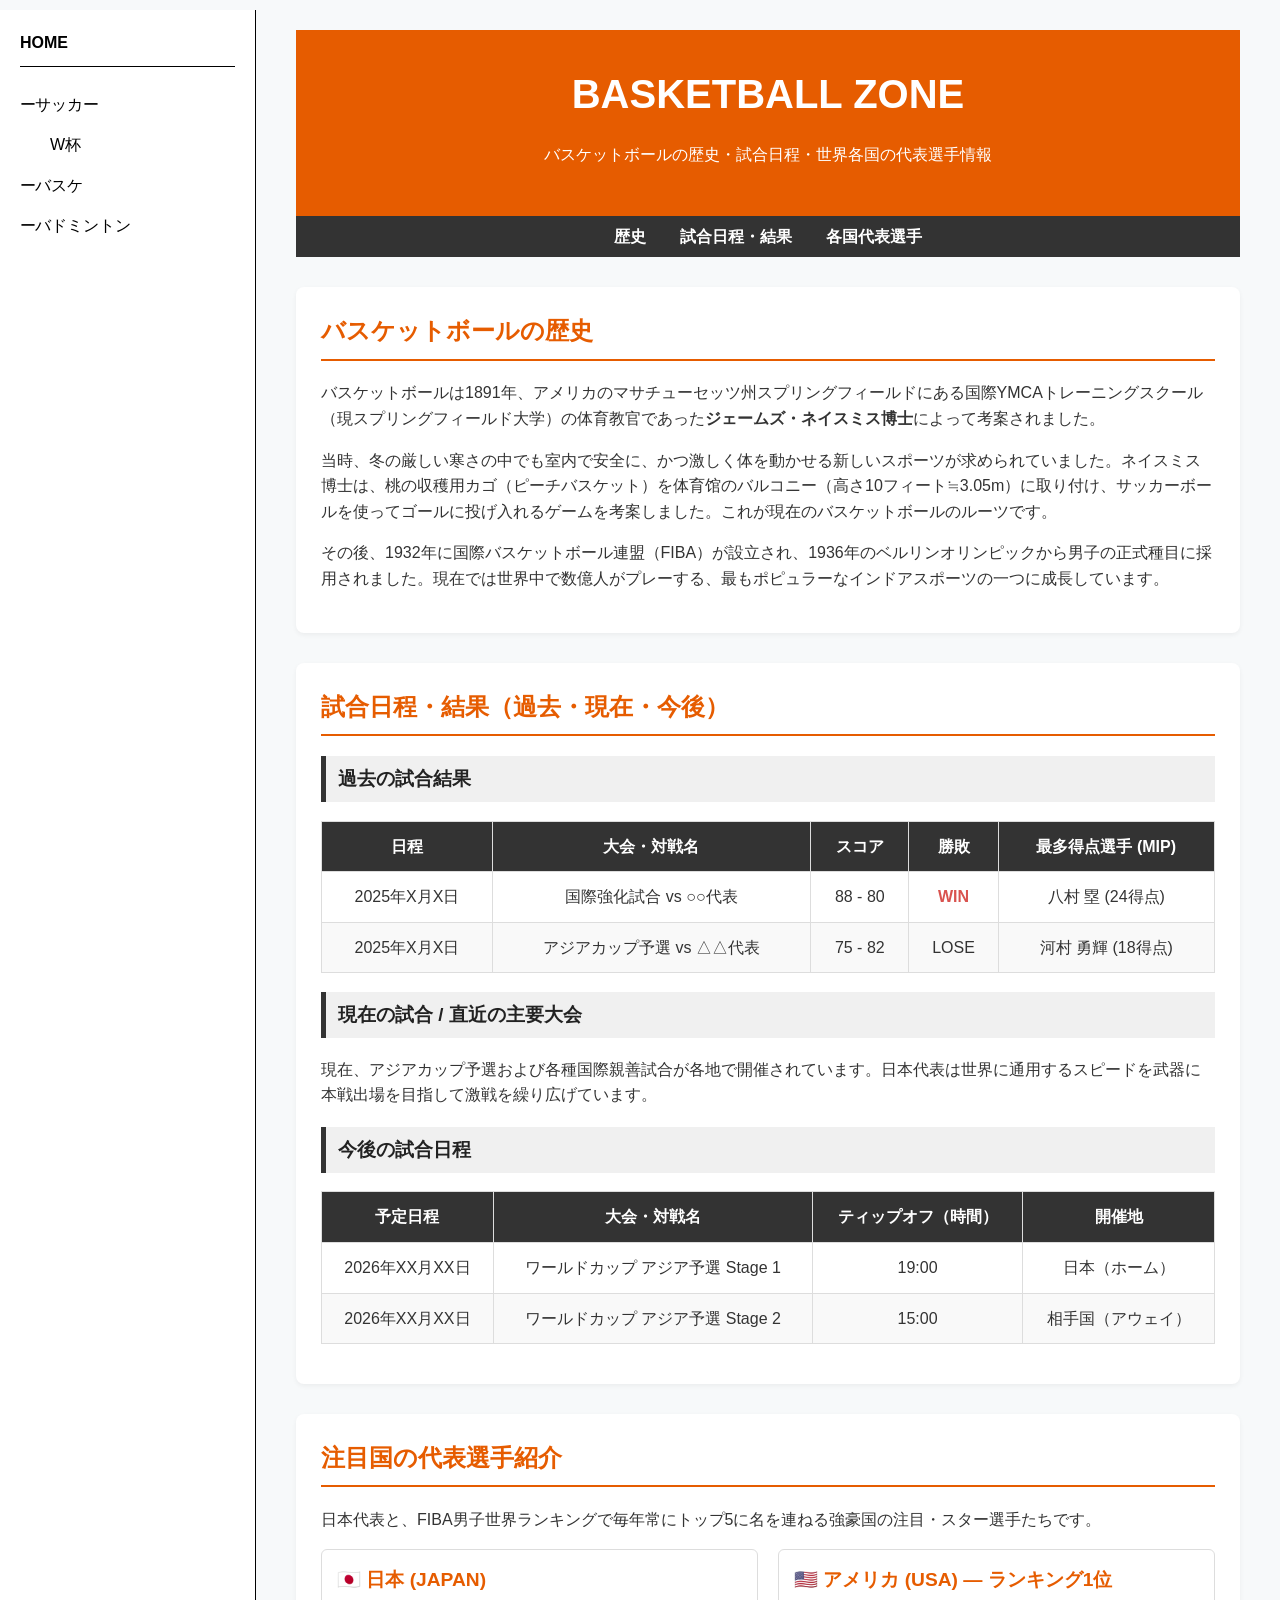
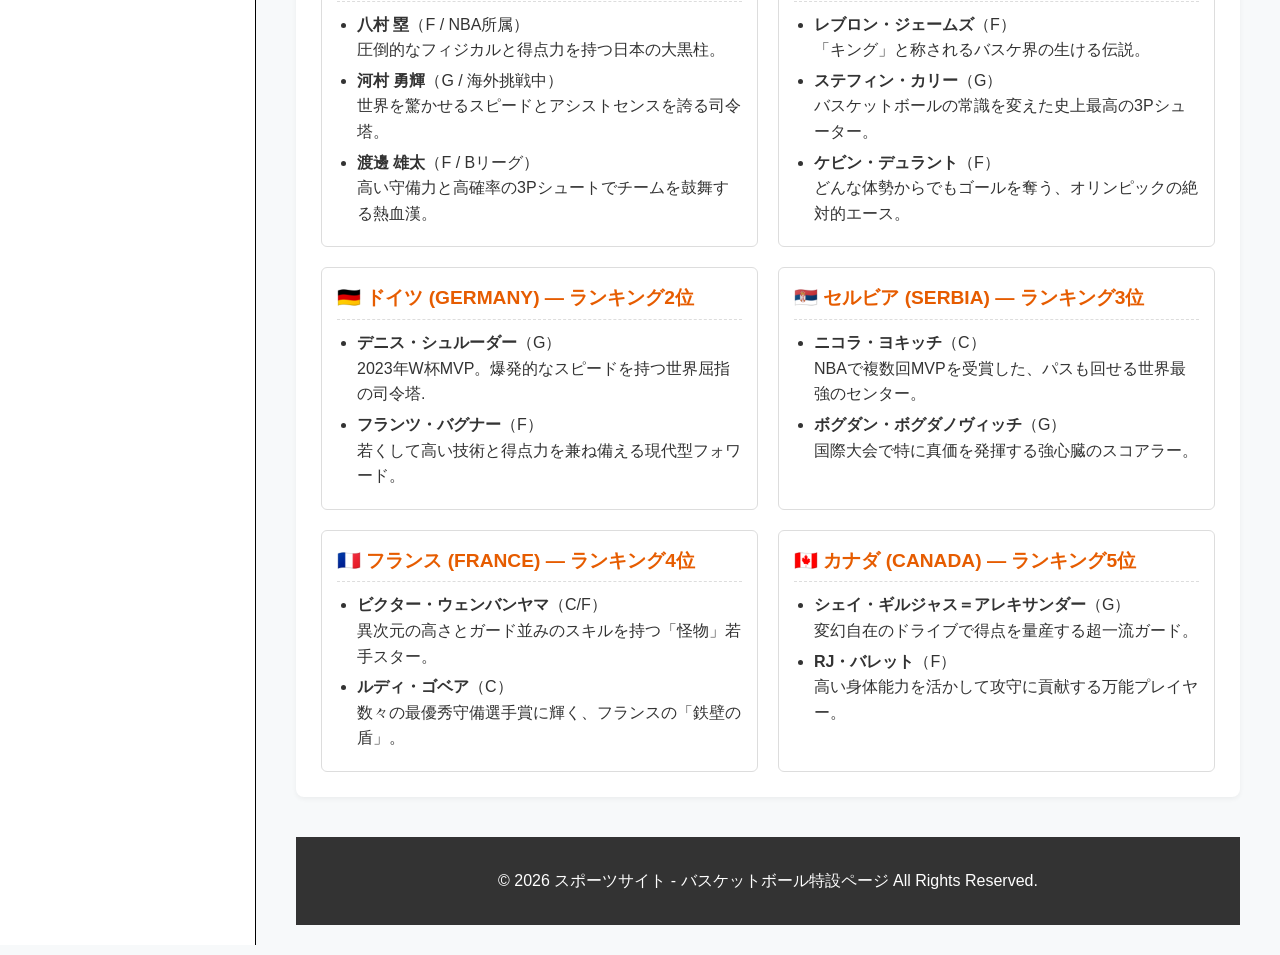
==== basketball.html @ ada5a163 "バスケページにサイドバー追加" ====
<!DOCTYPE html>
<html lang="ja">
<head>
    <meta charset="UTF-8">
    <meta name="viewport" content="width=device-width, initial-scale=1.0">
    <link rel="stylesheet" type="text/css" href="style.css" /> 
    <title>バスケットボール特設ページ</title>
</head>
<body>

    <div class="content-wrapper">
        
        <aside class="sidebar">
            <ul class="sidebar-list">
                <li class="home-link"><a href="index.html">HOME</a></li>
                <li><a href="soccer.html">サッカー</a></li>
                <li class="sub-item"><a href="worldcup.html">W杯</a></li>
                <li><a href="basketball.html">バスケ</a></li>
                <li><a href="badminton.html">バドミントン</a></li>
            </ul>
        </aside>

        <main class="contents">
            <header>
                <h1 class="site-title">BASKETBALL ZONE</h1>
                <p>バスケットボールの歴史・試合日程・世界各国の代表選手情報</p>
            </header>

            <nav class="page-nav">
                <a href="#history">歴史</a>
                <a href="#schedule">試合日程・結果</a>
                <a href="#players">各国代表選手</a>
            </nav>

            <div class="container">

                <section id="history">
                    <h2>バスケットボールの歴史</h2>
                    <p>バスケットボールは1891年、アメリカのマサチューセッツ州スプリングフィールドにある国際YMCAトレーニングスクール（現スプリングフィールド大学）の体育教官であった<strong>ジェームズ・ネイスミス博士</strong>によって考案されました。</p>
                    <p>当時、冬の厳しい寒さの中でも室内で安全に、かつ激しく体を動かせる新しいスポーツが求められていました。ネイスミス博士は、桃の収穫用カゴ（ピーチバスケット）を体育馆のバルコニー（高さ10フィート≒3.05m）に取り付け、サッカーボールを使ってゴールに投げ入れるゲームを考案しました。これが現在のバスケットボールのルーツです。</p>
                    <p>その後、1932年に国際バスケットボール連盟（FIBA）が設立され、1936年のベルリンオリンピックから男子の正式種目に採用されました。現在では世界中で数億人がプレーする、最もポピュラーなインドアスポーツの一つに成長しています。</p>
                </section>

                <section id="schedule">
                    <h2>試合日程・結果（過去・現在・今後）</h2>
                    
                    <h3>過去の試合結果</h3>
                    <table>
                        <thead>
                            <tr>
                                <th>日程</th>
                                <th>大会・対戦名</th>
                                <th>スコア</th>
                                <th>勝敗</th>
                                <th>最多得点選手 (MIP)</th>
                            </tr>
                        </thead>
                        <tbody>
                            <tr>
                                <td>2025年X月X日</td>
                                <td>国際強化試合 vs ○○代表</td>
                                <td>88 - 80</td>
                                <td class="win">WIN</td>
                                <td>八村 塁 (24得点)</td>
                            </tr>
                            <tr>
                                <td>2025年X月X日</td>
                                <td>アジアカップ予選 vs △△代表</td>
                                <td>75 - 82</td>
                                <td>LOSE</td>
                                <td>河村 勇輝 (18得点)</td>
                            </tr>
                        </tbody>
                    </table>

                    <h3>現在の試合 / 直近の主要大会</h3>
                    <p>現在、アジアカップ予選および各種国際親善試合が各地で開催されています。日本代表は世界に通用するスピードを武器に本戦出場を目指して激戦を繰り広げています。</p>

                    <h3>今後の試合日程</h3>
                    <table>
                        <thead>
                            <tr>
                                <th>予定日程</th>
                                <th>大会・対戦名</th>
                                <th>ティップオフ（時間）</th>
                                <th>開催地</th>
                            </tr>
                        </thead>
                        <tbody>
                            <tr>
                                <td>2026年XX月XX日</td>
                                <td>ワールドカップ アジア予選 Stage 1</td>
                                <td>19:00</td>
                                <td>日本（ホーム）</td>
                            </tr>
                            <tr>
                                <td>2026年XX月XX日</td>
                                <td>ワールドカップ アジア予選 Stage 2</td>
                                <td>15:00</td>
                                <td>相手国（アウェイ）</td>
                            </tr>
                        </tbody>
                    </table>
                </section>

                <section id="players">
                    <h2>注目国の代表選手紹介</h2>
                    <p>日本代表と、FIBA男子世界ランキングで毎年常にトップ5に名を連ねる強豪国の注目・スター選手たちです。</p>
                    
                    <div class="grid">
                        <div class="card">
                            <h4>🇯🇵 日本 (JAPAN)</h4>
                            <ul>
                                <li><strong>八村 塁</strong>（F / NBA所属）<br>圧倒的なフィジカルと得点力を持つ日本の大黒柱。</li>
                                <li><strong>河村 勇輝</strong>（G / 海外挑戦中）<br>世界を驚かせるスピードとアシストセンスを誇る司令塔。</li>
                                <li><strong>渡邊 雄太</strong>（F / Bリーグ）<br>高い守備力と高確率の3Pシュートでチームを鼓舞する熱血漢。</li>
                            </ul>
                        </div>

                        <div class="card">
                            <h4>🇺🇸 アメリカ (USA) — ランキング1位</h4>
                            <ul>
                                <li><strong>レブロン・ジェームズ</strong>（F）<br>「キング」と称されるバスケ界の生ける伝説。</li>
                                <li><strong>ステフィン・カリー</strong>（G）<br>バスケットボールの常識を変えた史上最高の3Pシューター。</li>
                                <li><strong>ケビン・デュラント</strong>（F）<br>どんな体勢からでもゴールを奪う、オリンピックの絶対的エース。</li>
                            </ul>
                        </div>

                        <div class="card">
                            <h4>🇩🇪 ドイツ (GERMANY) — ランキング2位</h4>
                            <ul>
                                <li><strong>デニス・シュルーダー</strong>（G）<br>2023年W杯MVP。爆発的なスピードを持つ世界屈指の司令塔.</li>
                                <li><strong>フランツ・バグナー</strong>（F）<br>若くして高い技術と得点力を兼ね備える現代型フォワード。</li>
                            </ul>
                        </div>

                        <div class="card">
                            <h4>🇷🇸 セルビア (SERBIA) — ランキング3位</h4>
                            <ul>
                                <li><strong>ニコラ・ヨキッチ</strong>（C）<br>NBAで複数回MVPを受賞した、パスも回せる世界最強のセンター。</li>
                                <li><strong>ボグダン・ボグダノヴィッチ</strong>（G）<br>国際大会で特に真価を発揮する強心臓のスコアラー。</li>
                            </ul>
                        </div>

                        <div class="card">
                            <h4>🇫🇷 フランス (FRANCE) — ランキング4位</h4>
                            <ul>
                                <li><strong>ビクター・ウェンバンヤマ</strong>（C/F）<br>異次元の高さとガード並みのスキルを持つ「怪物」若手スター。</li>
                                <li><strong>ルディ・ゴベア</strong>（C）<br>数々の最優秀守備選手賞に輝く、フランスの「鉄壁の盾」。</li>
                            </ul>
                        </div>

                        <div class="card">
                            <h4>🇨🇦 カナダ (CANADA) — ランキング5位</h4>
                            <ul>
                                <li><strong>シェイ・ギルジャス＝アレキサンダー</strong>（G）<br>変幻自在のドライブで得点を量産する超一流ガード。</li>
                                <li><strong>RJ・バレット</strong>（F）<br>高い身体能力を活かして攻守に貢献する万能プレイヤー。</li>
                            </ul>
                        </div>
                    </div>
                </section>

            </div>

            <footer>
                <p>&copy; 2026 スポーツサイト - バスケットボール特設ページ All Rights Reserved.</p>
            </footer>
        </main>

    </div>

</body>
</html>
---- style.css ----
@charset "UTF-8";

body {
    font-family: 'Helvetica Neue', Arial, 'Hiragino Kaku Gothic ProN', sans-serif;
    line-height: 1.6;
    color: #333;
    background-color: #f7f9fa;
    margin: 0;
    padding: 0;
}

.content-wrapper {
    display: flex;
    min-height: 100vh;
}

.sidebar {
    width: 20%;
    margin: 10px 0 10px 0;
    box-sizing: border-box;
    padding: 20px;
    border-right: 1px solid #000;
    flex-shrink: 0;
    background-color: #fff;
}

.sidebar-list {
    list-style: none;
    padding: 0;
    margin: 0;
}

.sidebar-list li {
    margin-bottom: 15px;
    position: relative;
    padding-left: 15px;
}

.sidebar-list li::before {
    content: "ー";
    position: absolute;
    left: 0;
    color: #000;
}

.sidebar-list li.home-link {
    padding-left: 0;
    margin-bottom: 25px;
    font-weight: bold;
    border-bottom: 1px solid #000;
    padding-bottom: 10px;
}

.sidebar-list li.home-link::before {
    content: "";
}

.sidebar-list li.sub-item {
    padding-left: 30px;
}

.sidebar-list li.sub-item::before {
    content: "";
}

.sidebar-list a {
    text-decoration: none;
    color: #000;
}

.sidebar-list a:hover {
    text-decoration: underline;
}

.contents {
    width: 80%;
    margin: 10px 0 10px 0;
    box-sizing: border-box;
    padding: 20px 40px;
}

.contents header {
    background-color: #e65c00;
    color: white;
    text-align: center;
    padding: 2rem 1rem;
    margin-bottom: 0;
}

.contents h1.site-title {
    margin: 0;
    font-size: 2.5rem;
}

.page-nav {
    background-color: #333;
    text-align: center;
    padding: 0.5rem;
    margin-bottom: 30px;
}

.page-nav a {
    color: white;
    text-decoration: none;
    margin: 0 15px;
    font-weight: bold;
}

.page-nav a:hover {
    color: #e65c00;
}

section {
    background: white;
    padding: 25px;
    margin-bottom: 30px;
    border-radius: 8px;
    box-shadow: 0 2px 5px rgba(0,0,0,0.05);
}

h2 {
    color: #e65c00;
    border-bottom: 2px solid #e65c00;
    padding-bottom: 8px;
    margin-top: 0;
}

h3 {
    color: #222;
    background-color: #f0f0f0;
    padding: 8px 12px;
    border-left: 5px solid #333;
}

table {
    width: 100%;
    border-collapse: collapse;
    margin-top: 15px;
    margin-bottom: 15px;
}

th, td {
    border: 1px solid #ddd;
    padding: 12px;
    text-align: center;
}

th {
    background-color: #333;
    color: white;
}

tr:nth-child(even) {
    background-color: #f9f9f9;
}

.win {
    color: #d9534f;
    font-weight: bold;
}

.grid {
    display: grid;
    grid-template-columns: repeat(auto-fit, minmax(300px, 1fr));
    gap: 20px;
}

.card {
    border: 1px solid #ddd;
    border-radius: 6px;
    padding: 15px;
    background-color: #fff;
    box-sizing: border-box;
}

.card h4 {
    margin: 0 0 10px 0;
    color: #e65c00;
    font-size: 1.2rem;
    border-bottom: 1px dashed #ddd;
    padding-bottom: 5px;
}

.card ul {
    padding-left: 20px;
    margin: 0;
}

.card li {
    margin-bottom: 5px;
}

.contents footer {
    background-color: #333;
    color: white;
    text-align: center;
    padding: 15px;
    margin-top: 40px;
}
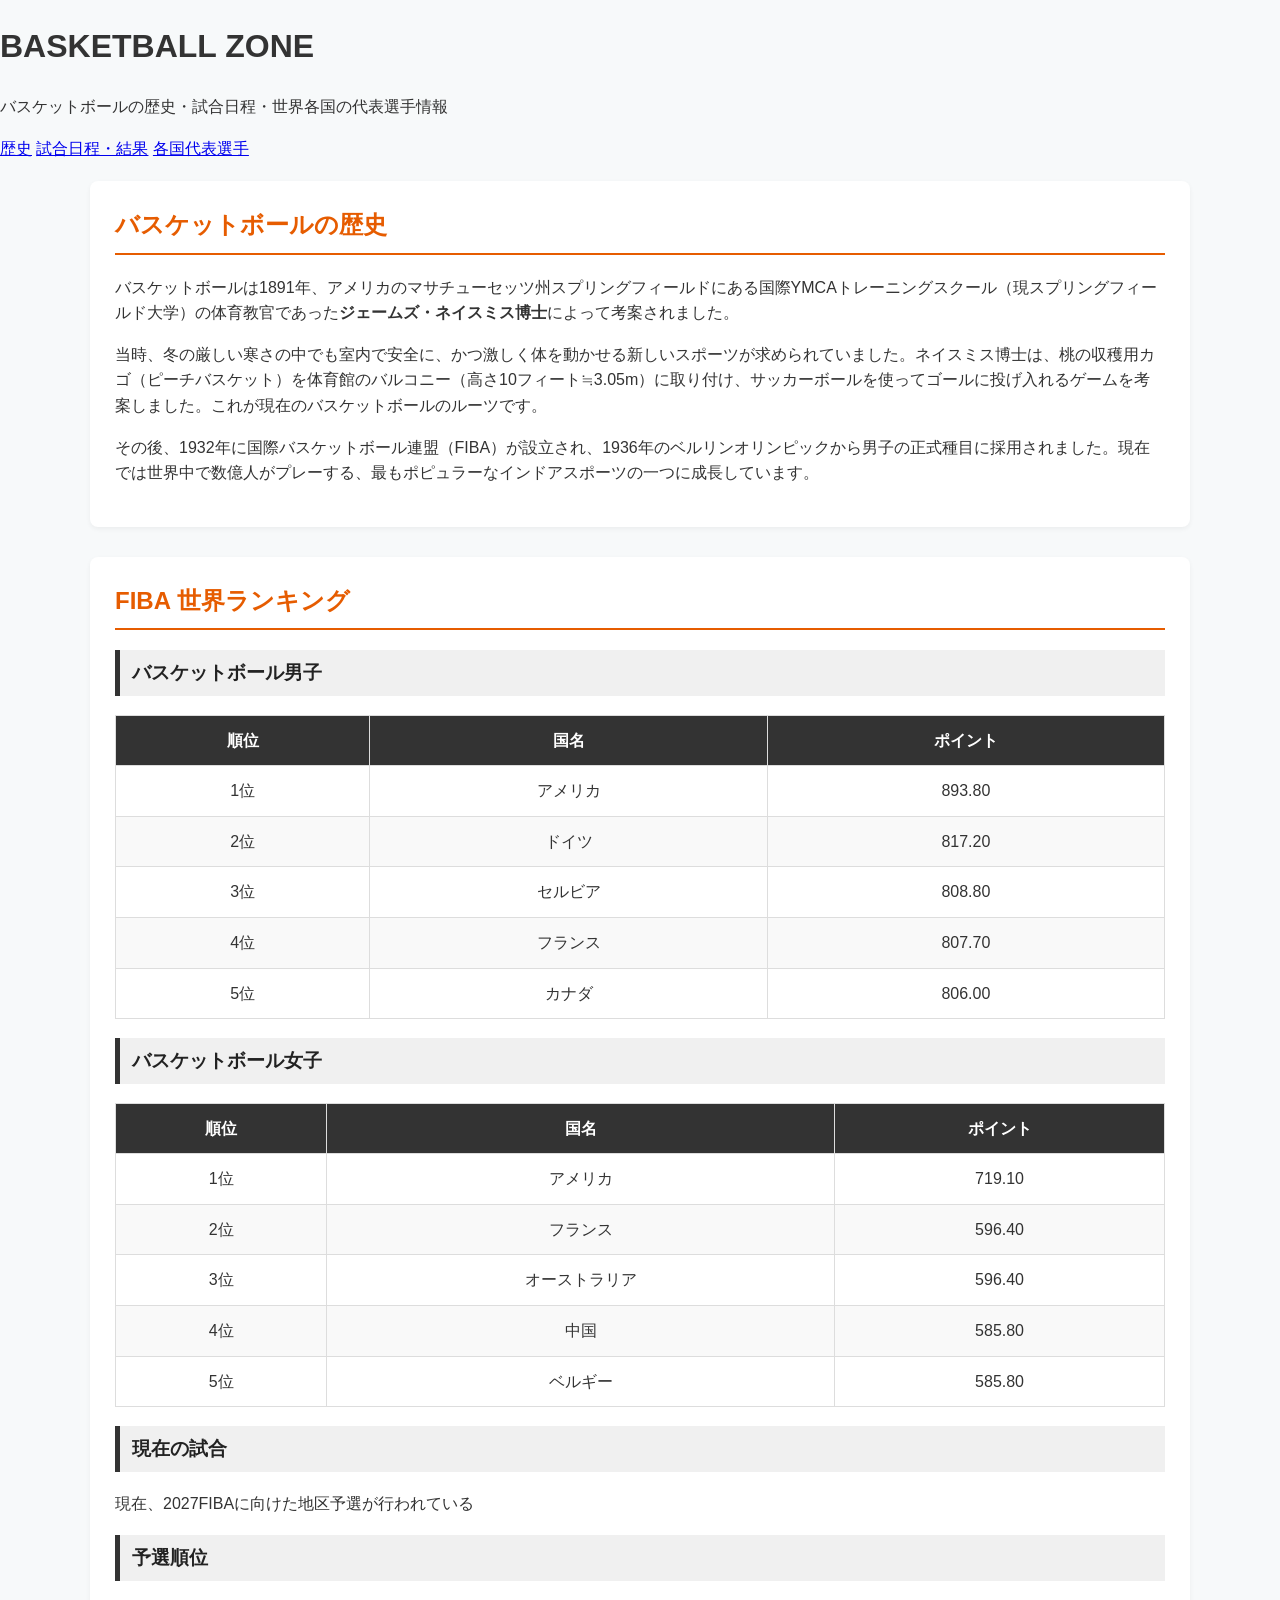
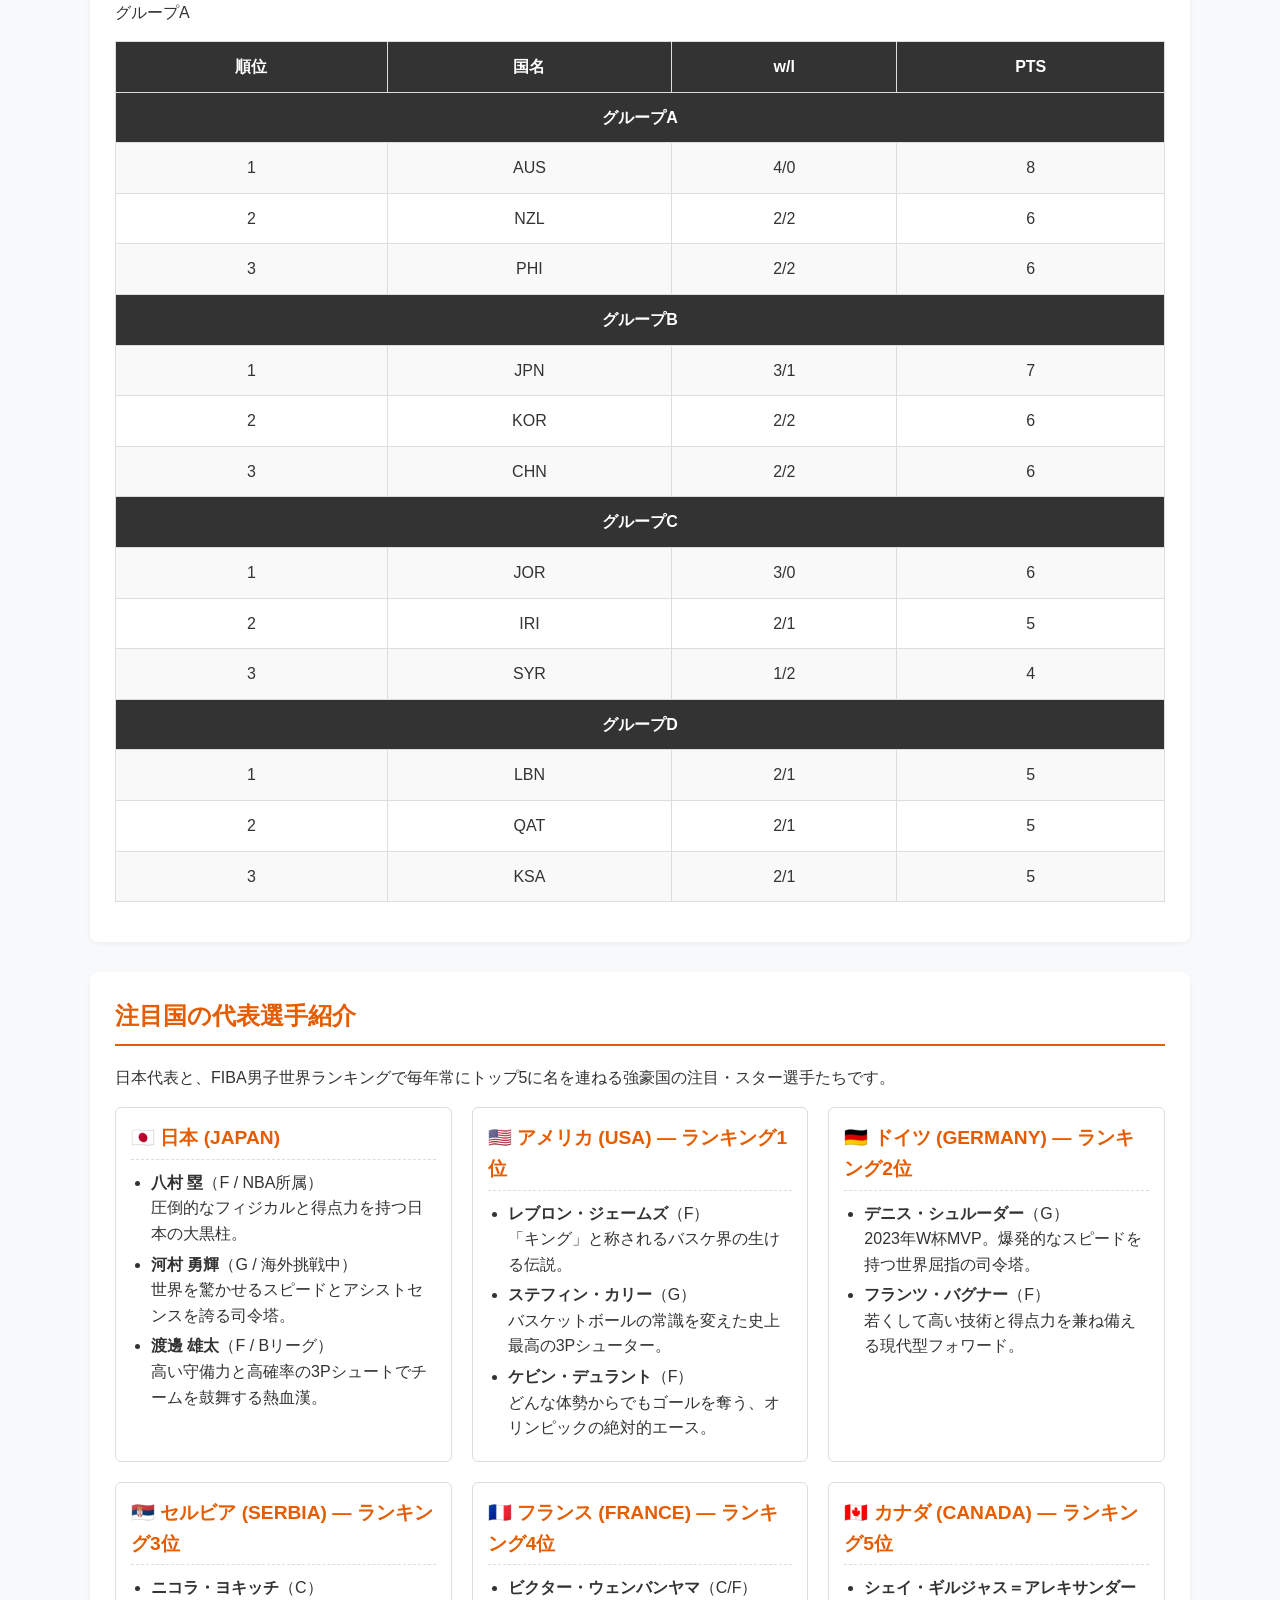
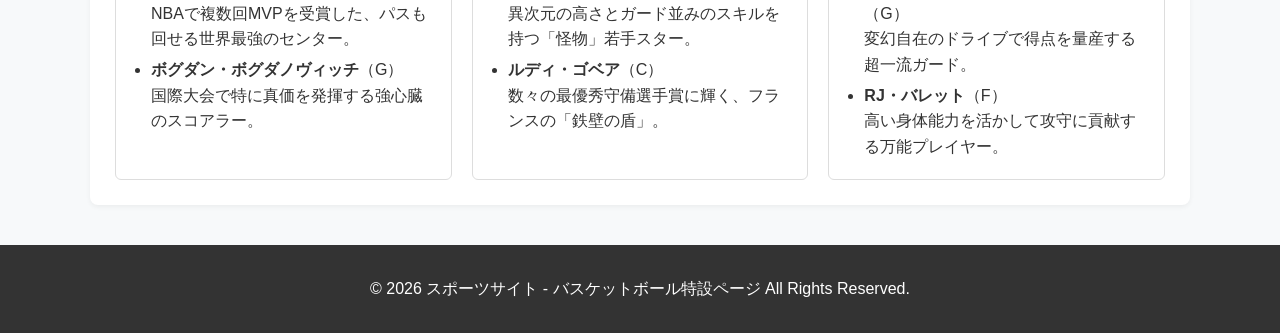
==== commit fd580ef9: "世界ランキング等追加" ====
--- a/basketball.html
+++ b/basketball.html
@@ -3,171 +3,267 @@
 <head>
     <meta charset="UTF-8">
     <meta name="viewport" content="width=device-width, initial-scale=1.0">
-    <link rel="stylesheet" type="text/css" href="style.css" /> 
+    <link rel="stylesheet" type="text/css" href="basketball.css" /> 
     <title>バスケットボール特設ページ</title>
 </head>
 <body>
 
-    <div class="content-wrapper">
+<header>
+    <h1>BASKETBALL ZONE</h1>
+    <p>バスケットボールの歴史・試合日程・世界各国の代表選手情報</p>
+</header>
+
+<nav>
+    <a href="#history">歴史</a>
+    <a href="#schedule">試合日程・結果</a>
+    <a href="#players">各国代表選手</a>
+</nav>
+
+<div class="container">
+
+    <section id="history">
+        <h2>バスケットボールの歴史</h2>
+        <p>バスケットボールは1891年、アメリカのマサチューセッツ州スプリングフィールドにある国際YMCAトレーニングスクール（現スプリングフィールド大学）の体育教官であった<strong>ジェームズ・ネイスミス博士</strong>によって考案されました。</p>
+        <p>当時、冬の厳しい寒さの中でも室内で安全に、かつ激しく体を動かせる新しいスポーツが求められていました。ネイスミス博士は、桃の収穫用カゴ（ピーチバスケット）を体育館のバルコニー（高さ10フィート≒3.05m）に取り付け、サッカーボールを使ってゴールに投げ入れるゲームを考案しました。これが現在のバスケットボールのルーツです。</p>
+        <p>その後、1932年に国際バスケットボール連盟（FIBA）が設立され、1936年のベルリンオリンピックから男子の正式種目に採用されました。現在では世界中で数億人がプレーする、最もポピュラーなインドアスポーツの一つに成長しています。</p>
+    </section>
+
+    <section id="schedule">
+        <h2>FIBA 世界ランキング</h2>
         
-        <aside class="sidebar">
-            <ul class="sidebar-list">
-                <li class="home-link"><a href="index.html">HOME</a></li>
-                <li><a href="soccer.html">サッカー</a></li>
-                <li class="sub-item"><a href="worldcup.html">W杯</a></li>
-                <li><a href="basketball.html">バスケ</a></li>
-                <li><a href="badminton.html">バドミントン</a></li>
-            </ul>
-        </aside>
-
-        <main class="contents">
-            <header>
-                <h1 class="site-title">BASKETBALL ZONE</h1>
-                <p>バスケットボールの歴史・試合日程・世界各国の代表選手情報</p>
-            </header>
-
-            <nav class="page-nav">
-                <a href="#history">歴史</a>
-                <a href="#schedule">試合日程・結果</a>
-                <a href="#players">各国代表選手</a>
-            </nav>
-
-            <div class="container">
-
-                <section id="history">
-                    <h2>バスケットボールの歴史</h2>
-                    <p>バスケットボールは1891年、アメリカのマサチューセッツ州スプリングフィールドにある国際YMCAトレーニングスクール（現スプリングフィールド大学）の体育教官であった<strong>ジェームズ・ネイスミス博士</strong>によって考案されました。</p>
-                    <p>当時、冬の厳しい寒さの中でも室内で安全に、かつ激しく体を動かせる新しいスポーツが求められていました。ネイスミス博士は、桃の収穫用カゴ（ピーチバスケット）を体育馆のバルコニー（高さ10フィート≒3.05m）に取り付け、サッカーボールを使ってゴールに投げ入れるゲームを考案しました。これが現在のバスケットボールのルーツです。</p>
-                    <p>その後、1932年に国際バスケットボール連盟（FIBA）が設立され、1936年のベルリンオリンピックから男子の正式種目に採用されました。現在では世界中で数億人がプレーする、最もポピュラーなインドアスポーツの一つに成長しています。</p>
-                </section>
-
-                <section id="schedule">
-                    <h2>試合日程・結果（過去・現在・今後）</h2>
-                    
-                    <h3>過去の試合結果</h3>
-                    <table>
-                        <thead>
-                            <tr>
-                                <th>日程</th>
-                                <th>大会・対戦名</th>
-                                <th>スコア</th>
-                                <th>勝敗</th>
-                                <th>最多得点選手 (MIP)</th>
-                            </tr>
-                        </thead>
-                        <tbody>
-                            <tr>
-                                <td>2025年X月X日</td>
-                                <td>国際強化試合 vs ○○代表</td>
-                                <td>88 - 80</td>
-                                <td class="win">WIN</td>
-                                <td>八村 塁 (24得点)</td>
-                            </tr>
-                            <tr>
-                                <td>2025年X月X日</td>
-                                <td>アジアカップ予選 vs △△代表</td>
-                                <td>75 - 82</td>
-                                <td>LOSE</td>
-                                <td>河村 勇輝 (18得点)</td>
-                            </tr>
-                        </tbody>
-                    </table>
-
-                    <h3>現在の試合 / 直近の主要大会</h3>
-                    <p>現在、アジアカップ予選および各種国際親善試合が各地で開催されています。日本代表は世界に通用するスピードを武器に本戦出場を目指して激戦を繰り広げています。</p>
-
-                    <h3>今後の試合日程</h3>
-                    <table>
-                        <thead>
-                            <tr>
-                                <th>予定日程</th>
-                                <th>大会・対戦名</th>
-                                <th>ティップオフ（時間）</th>
-                                <th>開催地</th>
-                            </tr>
-                        </thead>
-                        <tbody>
-                            <tr>
-                                <td>2026年XX月XX日</td>
-                                <td>ワールドカップ アジア予選 Stage 1</td>
-                                <td>19:00</td>
-                                <td>日本（ホーム）</td>
-                            </tr>
-                            <tr>
-                                <td>2026年XX月XX日</td>
-                                <td>ワールドカップ アジア予選 Stage 2</td>
-                                <td>15:00</td>
-                                <td>相手国（アウェイ）</td>
-                            </tr>
-                        </tbody>
-                    </table>
-                </section>
-
-                <section id="players">
-                    <h2>注目国の代表選手紹介</h2>
-                    <p>日本代表と、FIBA男子世界ランキングで毎年常にトップ5に名を連ねる強豪国の注目・スター選手たちです。</p>
-                    
-                    <div class="grid">
-                        <div class="card">
-                            <h4>🇯🇵 日本 (JAPAN)</h4>
-                            <ul>
-                                <li><strong>八村 塁</strong>（F / NBA所属）<br>圧倒的なフィジカルと得点力を持つ日本の大黒柱。</li>
-                                <li><strong>河村 勇輝</strong>（G / 海外挑戦中）<br>世界を驚かせるスピードとアシストセンスを誇る司令塔。</li>
-                                <li><strong>渡邊 雄太</strong>（F / Bリーグ）<br>高い守備力と高確率の3Pシュートでチームを鼓舞する熱血漢。</li>
-                            </ul>
-                        </div>
-
-                        <div class="card">
-                            <h4>🇺🇸 アメリカ (USA) — ランキング1位</h4>
-                            <ul>
-                                <li><strong>レブロン・ジェームズ</strong>（F）<br>「キング」と称されるバスケ界の生ける伝説。</li>
-                                <li><strong>ステフィン・カリー</strong>（G）<br>バスケットボールの常識を変えた史上最高の3Pシューター。</li>
-                                <li><strong>ケビン・デュラント</strong>（F）<br>どんな体勢からでもゴールを奪う、オリンピックの絶対的エース。</li>
-                            </ul>
-                        </div>
-
-                        <div class="card">
-                            <h4>🇩🇪 ドイツ (GERMANY) — ランキング2位</h4>
-                            <ul>
-                                <li><strong>デニス・シュルーダー</strong>（G）<br>2023年W杯MVP。爆発的なスピードを持つ世界屈指の司令塔.</li>
-                                <li><strong>フランツ・バグナー</strong>（F）<br>若くして高い技術と得点力を兼ね備える現代型フォワード。</li>
-                            </ul>
-                        </div>
-
-                        <div class="card">
-                            <h4>🇷🇸 セルビア (SERBIA) — ランキング3位</h4>
-                            <ul>
-                                <li><strong>ニコラ・ヨキッチ</strong>（C）<br>NBAで複数回MVPを受賞した、パスも回せる世界最強のセンター。</li>
-                                <li><strong>ボグダン・ボグダノヴィッチ</strong>（G）<br>国際大会で特に真価を発揮する強心臓のスコアラー。</li>
-                            </ul>
-                        </div>
-
-                        <div class="card">
-                            <h4>🇫🇷 フランス (FRANCE) — ランキング4位</h4>
-                            <ul>
-                                <li><strong>ビクター・ウェンバンヤマ</strong>（C/F）<br>異次元の高さとガード並みのスキルを持つ「怪物」若手スター。</li>
-                                <li><strong>ルディ・ゴベア</strong>（C）<br>数々の最優秀守備選手賞に輝く、フランスの「鉄壁の盾」。</li>
-                            </ul>
-                        </div>
-
-                        <div class="card">
-                            <h4>🇨🇦 カナダ (CANADA) — ランキング5位</h4>
-                            <ul>
-                                <li><strong>シェイ・ギルジャス＝アレキサンダー</strong>（G）<br>変幻自在のドライブで得点を量産する超一流ガード。</li>
-                                <li><strong>RJ・バレット</strong>（F）<br>高い身体能力を活かして攻守に貢献する万能プレイヤー。</li>
-                            </ul>
-                        </div>
-                    </div>
-                </section>
-
-            </div>
-
-            <footer>
-                <p>&copy; 2026 スポーツサイト - バスケットボール特設ページ All Rights Reserved.</p>
-            </footer>
-        </main>
-
-    </div>
+        <h3>バスケットボール男子</h3>
+        <table>
+            <thead>
+                <tr>
+                    <th>順位</th>
+                    <th>国名</th>
+                    <th>ポイント</th>
+                </tr>
+            </thead>
+            <tbody>
+                <tr>
+                    <td>1位</td>
+                    <td>アメリカ</td>
+                    <td>893.80</td>
+                </tr>
+                <tr>
+                    <td>2位</td>
+                    <td>ドイツ</td>
+                    <td>817.20</td>
+                </tr>
+                <tr>
+                    <td>3位</td>
+                    <td>セルビア</td>
+                    <td>808.80</td>
+                </tr>
+                <tr>
+                    <td>4位</td>
+                    <td>フランス</td>
+                    <td>807.70</td>
+                </tr>
+                <tr>
+                    <td>5位</td>
+                    <td>カナダ</td>
+                    <td>806.00</td>
+                </tr>
+            </tbody>
+        </table>
+
+         <h3>バスケットボール女子</h3>
+        <table>
+            <thead>
+                <tr>
+                    <th>順位</th>
+                    <th>国名</th>
+                    <th>ポイント</th>
+                </tr>
+            </thead>
+            <tbody>
+                <tr>
+                    <td>1位</td>
+                    <td>アメリカ</td>
+                    <td>719.10</td>
+                </tr>
+                <tr>
+                    <td>2位</td>
+                    <td>フランス</td>
+                    <td>596.40</td>
+                </tr>
+                <tr>
+                    <td>3位</td>
+                    <td>オーストラリア</td>
+                    <td>596.40</td>
+                </tr>
+                <tr>
+                    <td>4位</td>
+                    <td>中国</td>
+                    <td>585.80</td>
+                </tr>
+                <tr>
+                    <td>5位</td>
+                    <td>ベルギー</td>
+                    <td>585.80</td>
+                </tr>
+            </tbody>
+        </table>
+
+        <h3>現在の試合</h3>
+        <p>現在、2027FIBAに向けた地区予選が行われている</p>
+
+        <h3>予選順位</h3>
+        <table>
+            <thead>
+                <p>グループA</p>
+                <tr>
+                    <th>順位</th>
+                    <th>国名</th>
+                    <th>w/l</th>
+                    <th>PTS</th>
+                </tr>
+            </thead>
+            <tbody>
+                <tr><th colspan="4">グループA</th></tr>
+                <tr>
+                    <td>1</td>
+                    <td>AUS</td>
+                    <td>4/0</td>
+                    <td>8</td>
+                </tr>
+                <tr>
+                    <td>2</td>
+                    <td>NZL</td>
+                    <td>2/2</td>
+                    <td>6</td>
+                </tr>
+                <tr>
+                    <td>3</td>
+                    <td>PHI</td>
+                    <td>2/2</td>
+                    <td>6</td>
+                </tr>
+                <tr><th colspan="4">グループB</th></tr>
+                <tr>
+                    <td>1</td>
+                    <td>JPN</td>
+                    <td>3/1</td>
+                    <td>7</td>
+                </tr>
+                <tr>
+                    <td>2</td>
+                    <td>KOR</td>
+                    <td>2/2</td>
+                    <td>6</td>
+                </tr>
+                <tr>
+                    <td>3</td>
+                    <td>CHN</td>
+                    <td>2/2</td>
+                    <td>6</td>
+                </tr>
+                <tr><th colspan="4">グループC</th></tr>
+                <tr>
+                    <td>1</td>
+                    <td>JOR</td>
+                    <td>3/0</td>
+                    <td>6</td>
+                </tr>
+                <tr>
+                    <td>2</td>
+                    <td>IRI</td>
+                    <td>2/1</td>
+                    <td>5</td>
+                </tr>
+                <tr>
+                    <td>3</td>
+                    <td>SYR</td>
+                    <td>1/2</td>
+                    <td>4</td>
+                </tr>
+                <tr><th colspan="4">グループD</th></tr>
+                <tr>
+                    <td>1</td>
+                    <td>LBN</td>
+                    <td>2/1</td>
+                    <td>5</td>
+                </tr>
+                <tr>
+                    <td>2</td>
+                    <td>QAT</td>
+                    <td>2/1</td>
+                    <td>5</td>
+                </tr>
+                <tr>
+                    <td>3</td>
+                    <td>KSA</td>
+                    <td>2/1</td>
+                    <td>5</td>
+                </tr>
+            </tbody>
+        </table>
+    </section>
+
+    <section id="players">
+        <h2>注目国の代表選手紹介</h2>
+        <p>日本代表と、FIBA男子世界ランキングで毎年常にトップ5に名を連ねる強豪国の注目・スター選手たちです。</p>
+        
+        <div class="grid">
+            <div class="card">
+                <h4>🇯🇵 日本 (JAPAN)</h4>
+                <ul>
+                    <li><strong>八村 塁</strong>（F / NBA所属）<br>圧倒的なフィジカルと得点力を持つ日本の大黒柱。</li>
+                    <li><strong>河村 勇輝</strong>（G / 海外挑戦中）<br>世界を驚かせるスピードとアシストセンスを誇る司令塔。</li>
+                    <li><strong>渡邊 雄太</strong>（F / Bリーグ）<br>高い守備力と高確率の3Pシュートでチームを鼓舞する熱血漢。</li>
+                </ul>
+            </div>
+
+            <div class="card">
+                <h4>🇺🇸 アメリカ (USA) — ランキング1位</h4>
+                <ul>
+                    <li><strong>レブロン・ジェームズ</strong>（F）<br>「キング」と称されるバスケ界の生ける伝説。</li>
+                    <li><strong>ステフィン・カリー</strong>（G）<br>バスケットボールの常識を変えた史上最高の3Pシューター。</li>
+                    <li><strong>ケビン・デュラント</strong>（F）<br>どんな体勢からでもゴールを奪う、オリンピックの絶対的エース。</li>
+                </ul>
+            </div>
+
+            <div class="card">
+                <h4>🇩🇪 ドイツ (GERMANY) — ランキング2位</h4>
+                <ul>
+                    <li><strong>デニス・シュルーダー</strong>（G）<br>2023年W杯MVP。爆発的なスピードを持つ世界屈指の司令塔。</li>
+                    <li><strong>フランツ・バグナー</strong>（F）<br>若くして高い技術と得点力を兼ね備える現代型フォワード。</li>
+                </ul>
+            </div>
+
+            <div class="card">
+                <h4>🇷🇸 セルビア (SERBIA) — ランキング3位</h4>
+                <ul>
+                    <li><strong>ニコラ・ヨキッチ</strong>（C）<br>NBAで複数回MVPを受賞した、パスも回せる世界最強のセンター。</li>
+                    <li><strong>ボグダン・ボグダノヴィッチ</strong>（G）<br>国際大会で特に真価を発揮する強心臓のスコアラー。</li>
+                </ul>
+            </div>
+
+            <div class="card">
+                <h4>🇫🇷 フランス (FRANCE) — ランキング4位</h4>
+                <ul>
+                    <li><strong>ビクター・ウェンバンヤマ</strong>（C/F）<br>異次元の高さとガード並みのスキルを持つ「怪物」若手スター。</li>
+                    <li><strong>ルディ・ゴベア</strong>（C）<br>数々の最優秀守備選手賞に輝く、フランスの「鉄壁の盾」。</li>
+                </ul>
+            </div>
+
+            <div class="card">
+                <h4>🇨🇦 カナダ (CANADA) — ランキング5位</h4>
+                <ul>
+                    <li><strong>シェイ・ギルジャス＝アレキサンダー</strong>（G）<br>変幻自在のドライブで得点を量産する超一流ガード。</li>
+                    <li><strong>RJ・バレット</strong>（F）<br>高い身体能力を活かして攻守に貢献する万能プレイヤー。</li>
+                </ul>
+            </div>
+        </div>
+    </section>
+
+</div>
+
+<footer>
+    <p>&copy; 2026 スポーツサイト - バスケットボール特設ページ All Rights Reserved.</p>
+</footer>
 
 </body>
 </html>
--- a/basketball.css
+++ b/basketball.css
@@ -0,0 +1,203 @@
+@charset "UTF-8";
+
+body {
+    font-family: 'Helvetica Neue', Arial, 'Hiragino Kaku Gothic ProN', sans-serif;
+    line-height: 1.6;
+    color: #333;
+    background-color: #f7f9fa;
+    margin: 0;
+    padding: 0;
+}
+
+.content-wrapper {
+    display: flex;
+    min-height: 100vh;
+}
+
+.sidebar {
+    width: 20%;
+    margin: 10px 0 10px 0;
+    box-sizing: border-box;
+    padding: 20px;
+    border-right: 1px solid #000;
+    flex-shrink: 0;
+    background-color: #fff;
+}
+
+.sidebar-list {
+    list-style: none;
+    padding: 0;
+    margin: 0;
+}
+
+.sidebar-list li {
+    margin-bottom: 15px;
+    position: relative;
+    padding-left: 15px;
+}
+
+.sidebar-list li::before {
+    content: "ー";
+    position: absolute;
+    left: 0;
+    color: #000;
+}
+
+.sidebar-list li.home-link {
+    padding-left: 0;
+    margin-bottom: 25px;
+    font-weight: bold;
+    border-bottom: 1px solid #000;
+    padding-bottom: 10px;
+}
+
+.sidebar-list li.home-link::before {
+    content: "";
+}
+
+.sidebar-list li.sub-item {
+    padding-left: 30px;
+}
+
+.sidebar-list li.sub-item::before {
+    content: "";
+}
+
+.sidebar-list a {
+    text-decoration: none;
+    color: #000;
+}
+
+.sidebar-list a:hover {
+    text-decoration: underline;
+}
+
+.contents {
+    width: 80%;
+    margin: 10px 0 10px 0;
+    box-sizing: border-box;
+    padding: 0;
+}
+
+.contents header {
+    background-color: #e65c00;
+    color: white;
+    text-align: center;
+    padding: 2rem 1rem;
+}
+
+.contents h1 {
+    margin: 0;
+    font-size: 2.5rem;
+}
+
+.page-nav {
+    background-color: #333;
+    text-align: center;
+    padding: 0.5rem;
+}
+
+.page-nav a {
+    color: white;
+    text-decoration: none;
+    margin: 0 15px;
+    font-weight: bold;
+}
+
+.page-nav a:hover {
+    color: #e65c00;
+}
+
+.container {
+    max-width: 1100px;
+    margin: 20px auto;
+    padding: 0 20px;
+}
+
+section {
+    background: white;
+    padding: 25px;
+    margin-bottom: 30px;
+    border-radius: 8px;
+    box-shadow: 0 2px 5px rgba(0,0,0,0.05);
+}
+
+h2 {
+    color: #e65c00;
+    border-bottom: 2px solid #e65c00;
+    padding-bottom: 8px;
+    margin-top: 0;
+}
+
+h3 {
+    color: #222;
+    background-color: #f0f0f0;
+    padding: 8px 12px;
+    border-left: 5px solid #333;
+}
+
+table {
+    width: 100%;
+    border-collapse: collapse;
+    margin-top: 15px;
+    margin-bottom: 15px;
+}
+
+th, td {
+    border: 1px solid #ddd;
+    padding: 12px;
+    text-align: center;
+}
+
+th {
+    background-color: #333;
+    color: white;
+}
+
+tr:nth-child(even) {
+    background-color: #f9f9f9;
+}
+
+.win {
+    color: #d9534f;
+    font-weight: bold;
+}
+
+.grid {
+    display: grid;
+    grid-template-columns: repeat(auto-fit, minmax(300px, 1fr));
+    gap: 20px;
+}
+
+.card {
+    border: 1px solid #ddd;
+    border-radius: 6px;
+    padding: 15px;
+    background-color: #fff;
+    box-sizing: border-box;
+}
+
+.card h4 {
+    margin: 0 0 10px 0;
+    color: #e65c00;
+    font-size: 1.2rem;
+    border-bottom: 1px dashed #ddd;
+    padding-bottom: 5px;
+}
+
+.card ul {
+    padding-left: 20px;
+    margin: 0;
+}
+
+.card li {
+    margin-bottom: 5px;
+}
+
+footer {
+    background-color: #333;
+    color: white;
+    text-align: center;
+    padding: 15px;
+    margin-top: 40px;
+}
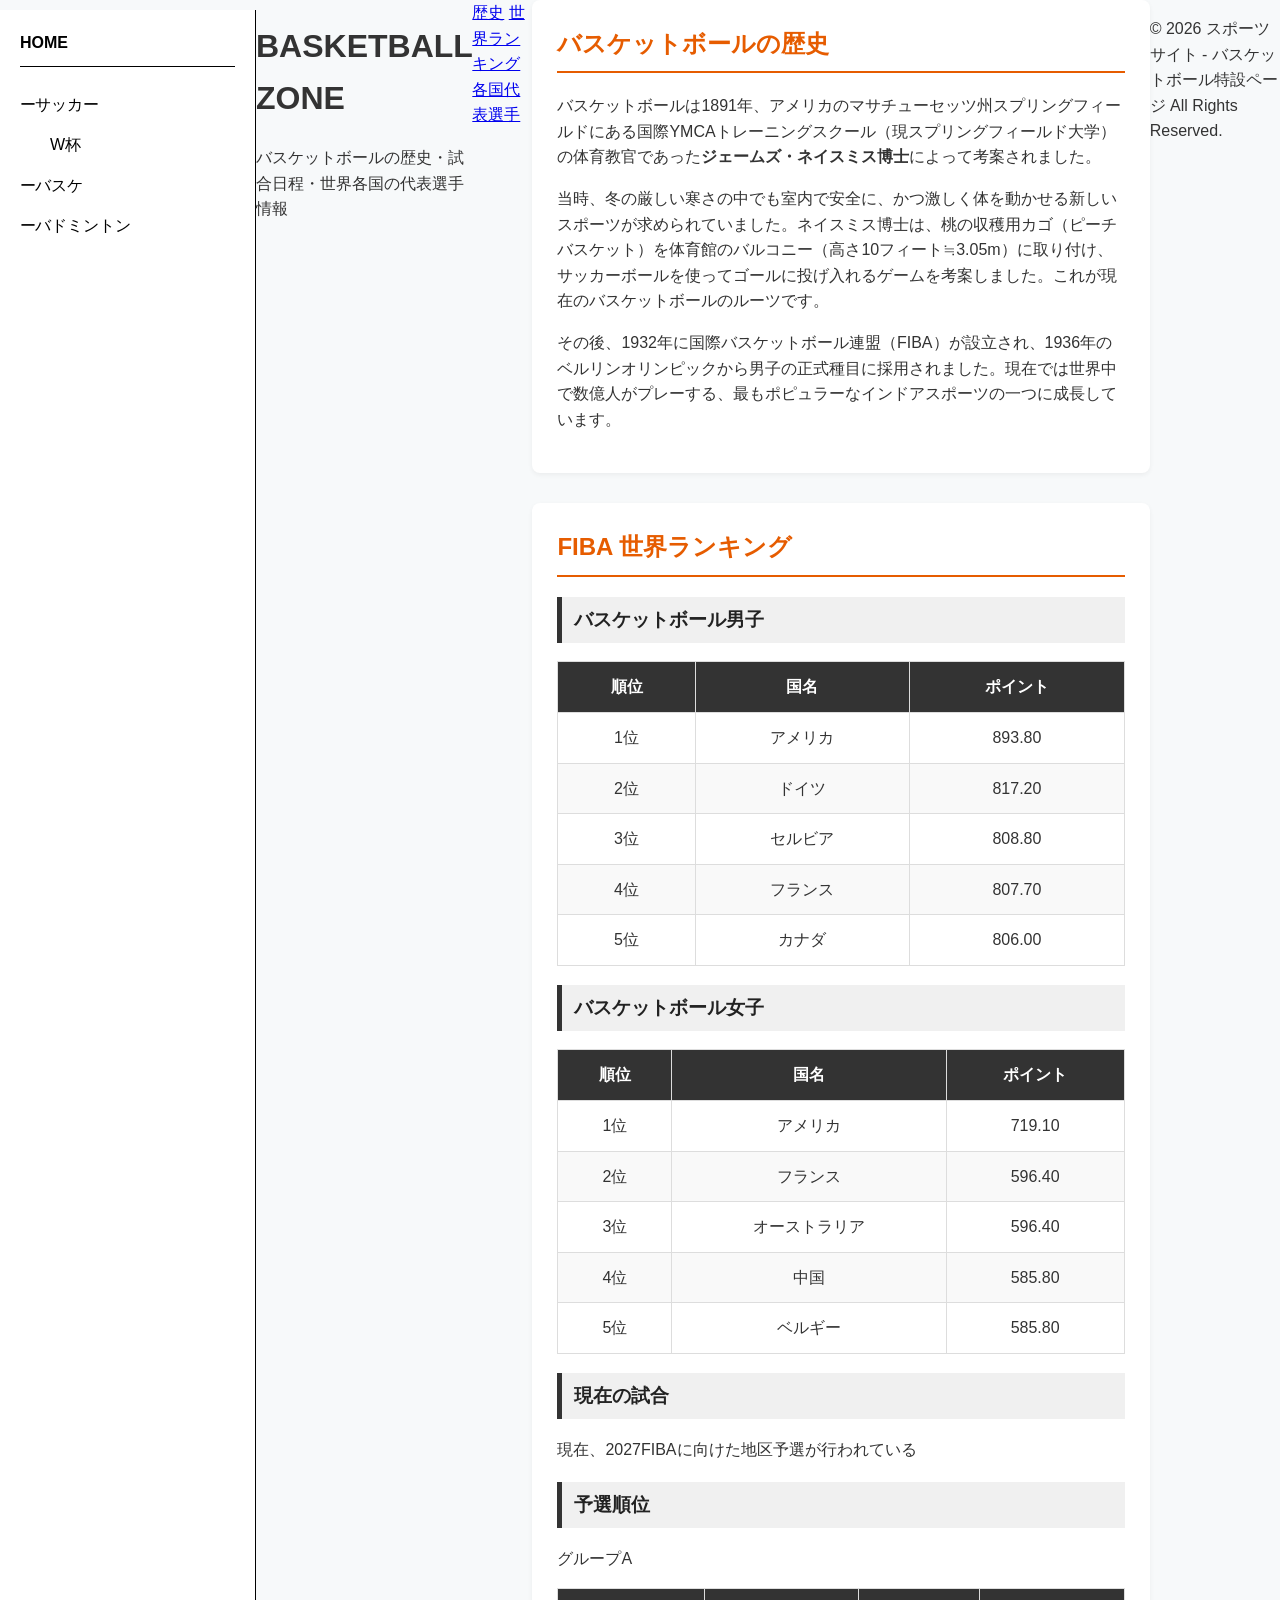
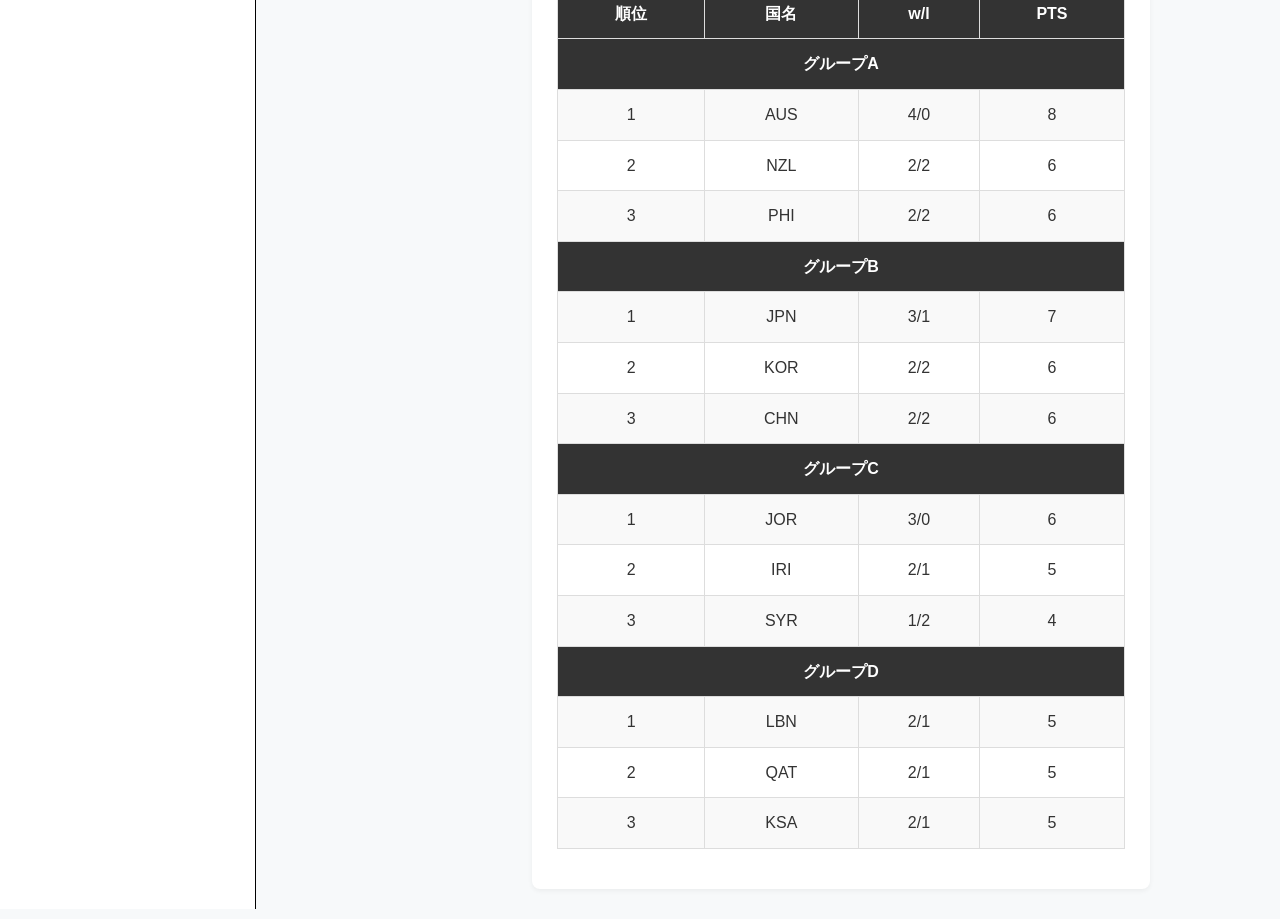
==== commit 081bf41b: "Merge branch 'main' of https://github.com/s1f102602677/cs1-2026-class5-team5-project" ====
--- a/basketball.html
+++ b/basketball.html
@@ -3,10 +3,22 @@
 <head>
     <meta charset="UTF-8">
     <meta name="viewport" content="width=device-width, initial-scale=1.0">
-    <link rel="stylesheet" type="text/css" href="basketball.css" /> 
+    <link rel="stylesheet" type="text/css" href="style.css" /> 
     <title>バスケットボール特設ページ</title>
 </head>
 <body>
+
+<div class="content-wrapper">
+        
+        <aside class="sidebar">
+            <ul class="sidebar-list">
+                <li class="home-link"><a href="index.html">HOME</a></li>
+                <li><a href="soccer.html">サッカー</a></li>
+                <li class="sub-item"><a href="worldcup.html">W杯</a></li>
+                <li><a href="basketball.html">バスケ</a></li>
+                <li><a href="badminton.html">バドミントン</a></li>
+            </ul>
+        </aside>
 
 <header>
     <h1>BASKETBALL ZONE</h1>
@@ -15,7 +27,7 @@
 
 <nav>
     <a href="#history">歴史</a>
-    <a href="#schedule">試合日程・結果</a>
+    <a href="#rankings">世界ランキング</a>
     <a href="#players">各国代表選手</a>
 </nav>
 
@@ -28,7 +40,7 @@
         <p>その後、1932年に国際バスケットボール連盟（FIBA）が設立され、1936年のベルリンオリンピックから男子の正式種目に採用されました。現在では世界中で数億人がプレーする、最もポピュラーなインドアスポーツの一つに成長しています。</p>
     </section>
 
-    <section id="schedule">
+    <section id="rankings">
         <h2>FIBA 世界ランキング</h2>
         
         <h3>バスケットボール男子</h3>
@@ -202,68 +214,15 @@
         </table>
     </section>
 
-    <section id="players">
-        <h2>注目国の代表選手紹介</h2>
-        <p>日本代表と、FIBA男子世界ランキングで毎年常にトップ5に名を連ねる強豪国の注目・スター選手たちです。</p>
-        
-        <div class="grid">
-            <div class="card">
-                <h4>🇯🇵 日本 (JAPAN)</h4>
-                <ul>
-                    <li><strong>八村 塁</strong>（F / NBA所属）<br>圧倒的なフィジカルと得点力を持つ日本の大黒柱。</li>
-                    <li><strong>河村 勇輝</strong>（G / 海外挑戦中）<br>世界を驚かせるスピードとアシストセンスを誇る司令塔。</li>
-                    <li><strong>渡邊 雄太</strong>（F / Bリーグ）<br>高い守備力と高確率の3Pシュートでチームを鼓舞する熱血漢。</li>
-                </ul>
+
             </div>
 
-            <div class="card">
-                <h4>🇺🇸 アメリカ (USA) — ランキング1位</h4>
-                <ul>
-                    <li><strong>レブロン・ジェームズ</strong>（F）<br>「キング」と称されるバスケ界の生ける伝説。</li>
-                    <li><strong>ステフィン・カリー</strong>（G）<br>バスケットボールの常識を変えた史上最高の3Pシューター。</li>
-                    <li><strong>ケビン・デュラント</strong>（F）<br>どんな体勢からでもゴールを奪う、オリンピックの絶対的エース。</li>
-                </ul>
-            </div>
-
-            <div class="card">
-                <h4>🇩🇪 ドイツ (GERMANY) — ランキング2位</h4>
-                <ul>
-                    <li><strong>デニス・シュルーダー</strong>（G）<br>2023年W杯MVP。爆発的なスピードを持つ世界屈指の司令塔。</li>
-                    <li><strong>フランツ・バグナー</strong>（F）<br>若くして高い技術と得点力を兼ね備える現代型フォワード。</li>
-                </ul>
-            </div>
-
-            <div class="card">
-                <h4>🇷🇸 セルビア (SERBIA) — ランキング3位</h4>
-                <ul>
-                    <li><strong>ニコラ・ヨキッチ</strong>（C）<br>NBAで複数回MVPを受賞した、パスも回せる世界最強のセンター。</li>
-                    <li><strong>ボグダン・ボグダノヴィッチ</strong>（G）<br>国際大会で特に真価を発揮する強心臓のスコアラー。</li>
-                </ul>
-            </div>
-
-            <div class="card">
-                <h4>🇫🇷 フランス (FRANCE) — ランキング4位</h4>
-                <ul>
-                    <li><strong>ビクター・ウェンバンヤマ</strong>（C/F）<br>異次元の高さとガード並みのスキルを持つ「怪物」若手スター。</li>
-                    <li><strong>ルディ・ゴベア</strong>（C）<br>数々の最優秀守備選手賞に輝く、フランスの「鉄壁の盾」。</li>
-                </ul>
-            </div>
-
-            <div class="card">
-                <h4>🇨🇦 カナダ (CANADA) — ランキング5位</h4>
-                <ul>
-                    <li><strong>シェイ・ギルジャス＝アレキサンダー</strong>（G）<br>変幻自在のドライブで得点を量産する超一流ガード。</li>
-                    <li><strong>RJ・バレット</strong>（F）<br>高い身体能力を活かして攻守に貢献する万能プレイヤー。</li>
-                </ul>
-            </div>
-        </div>
-    </section>
-
-</div>
-
-<footer>
-    <p>&copy; 2026 スポーツサイト - バスケットボール特設ページ All Rights Reserved.</p>
-</footer>
+            <footer>
+                <p>&copy; 2026 スポーツサイト - バスケットボール特設ページ All Rights Reserved.</p>
+            </footer>
+        </main>
+
+    </div>
 
 </body>
 </html>
--- a/style.css
+++ b/style.css
@@ -0,0 +1,199 @@
+@charset "UTF-8";
+
+body {
+    font-family: 'Helvetica Neue', Arial, 'Hiragino Kaku Gothic ProN', sans-serif;
+    line-height: 1.6;
+    color: #333;
+    background-color: #f7f9fa;
+    margin: 0;
+    padding: 0;
+}
+
+.content-wrapper {
+    display: flex;
+    min-height: 100vh;
+}
+
+.sidebar {
+    width: 20%;
+    margin: 10px 0 10px 0;
+    box-sizing: border-box;
+    padding: 20px;
+    border-right: 1px solid #000;
+    flex-shrink: 0;
+    background-color: #fff;
+}
+
+.sidebar-list {
+    list-style: none;
+    padding: 0;
+    margin: 0;
+}
+
+.sidebar-list li {
+    margin-bottom: 15px;
+    position: relative;
+    padding-left: 15px;
+}
+
+.sidebar-list li::before {
+    content: "ー";
+    position: absolute;
+    left: 0;
+    color: #000;
+}
+
+.sidebar-list li.home-link {
+    padding-left: 0;
+    margin-bottom: 25px;
+    font-weight: bold;
+    border-bottom: 1px solid #000;
+    padding-bottom: 10px;
+}
+
+.sidebar-list li.home-link::before {
+    content: "";
+}
+
+.sidebar-list li.sub-item {
+    padding-left: 30px;
+}
+
+.sidebar-list li.sub-item::before {
+    content: "";
+}
+
+.sidebar-list a {
+    text-decoration: none;
+    color: #000;
+}
+
+.sidebar-list a:hover {
+    text-decoration: underline;
+}
+
+.contents {
+    width: 80%;
+    margin: 10px 0 10px 0;
+    box-sizing: border-box;
+    padding: 20px 40px;
+}
+
+.contents header {
+    background-color: #e65c00;
+    color: white;
+    text-align: center;
+    padding: 2rem 1rem;
+    margin-bottom: 0;
+}
+
+.contents h1.site-title {
+    margin: 0;
+    font-size: 2.5rem;
+}
+
+.page-nav {
+    background-color: #333;
+    text-align: center;
+    padding: 0.5rem;
+    margin-bottom: 30px;
+}
+
+.page-nav a {
+    color: white;
+    text-decoration: none;
+    margin: 0 15px;
+    font-weight: bold;
+}
+
+.page-nav a:hover {
+    color: #e65c00;
+}
+
+section {
+    background: white;
+    padding: 25px;
+    margin-bottom: 30px;
+    border-radius: 8px;
+    box-shadow: 0 2px 5px rgba(0,0,0,0.05);
+}
+
+h2 {
+    color: #e65c00;
+    border-bottom: 2px solid #e65c00;
+    padding-bottom: 8px;
+    margin-top: 0;
+}
+
+h3 {
+    color: #222;
+    background-color: #f0f0f0;
+    padding: 8px 12px;
+    border-left: 5px solid #333;
+}
+
+table {
+    width: 100%;
+    border-collapse: collapse;
+    margin-top: 15px;
+    margin-bottom: 15px;
+}
+
+th, td {
+    border: 1px solid #ddd;
+    padding: 12px;
+    text-align: center;
+}
+
+th {
+    background-color: #333;
+    color: white;
+}
+
+tr:nth-child(even) {
+    background-color: #f9f9f9;
+}
+
+.win {
+    color: #d9534f;
+    font-weight: bold;
+}
+
+.grid {
+    display: grid;
+    grid-template-columns: repeat(auto-fit, minmax(300px, 1fr));
+    gap: 20px;
+}
+
+.card {
+    border: 1px solid #ddd;
+    border-radius: 6px;
+    padding: 15px;
+    background-color: #fff;
+    box-sizing: border-box;
+}
+
+.card h4 {
+    margin: 0 0 10px 0;
+    color: #e65c00;
+    font-size: 1.2rem;
+    border-bottom: 1px dashed #ddd;
+    padding-bottom: 5px;
+}
+
+.card ul {
+    padding-left: 20px;
+    margin: 0;
+}
+
+.card li {
+    margin-bottom: 5px;
+}
+
+.contents footer {
+    background-color: #333;
+    color: white;
+    text-align: center;
+    padding: 15px;
+    margin-top: 40px;
+}
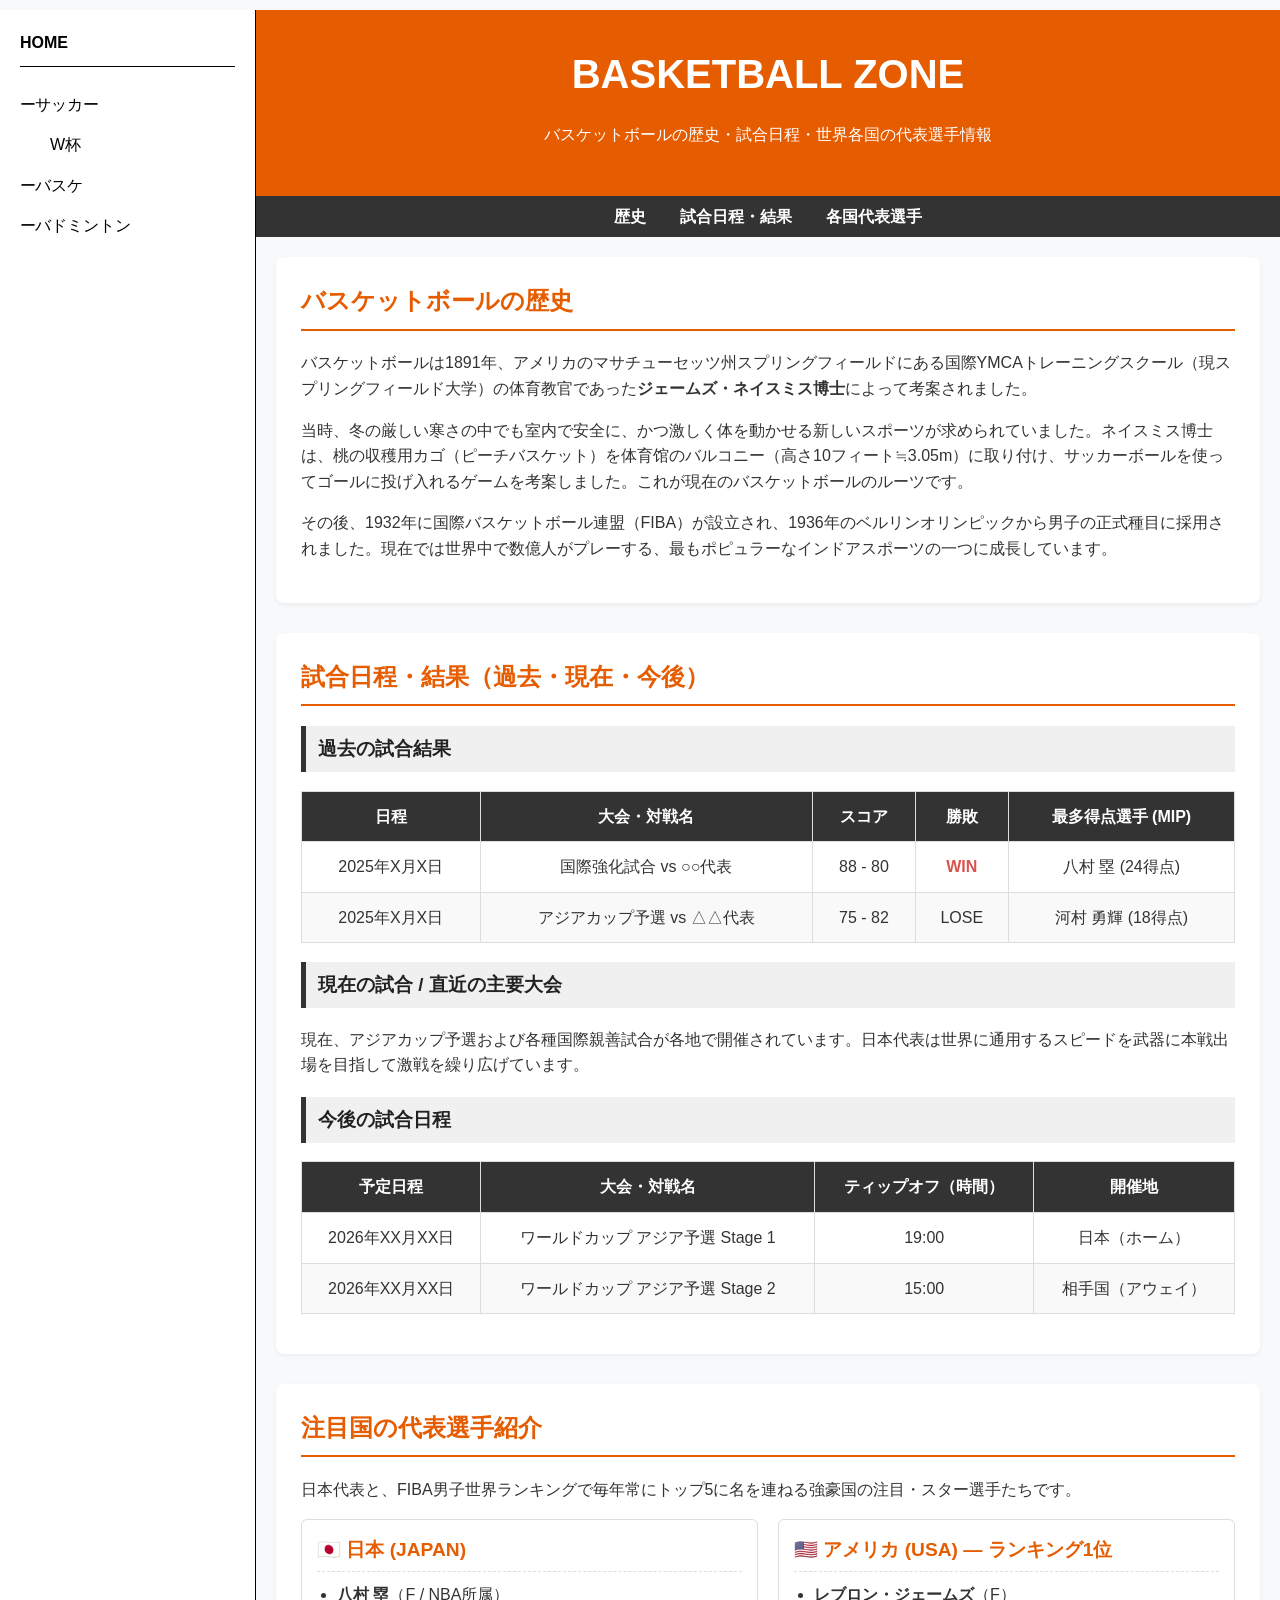
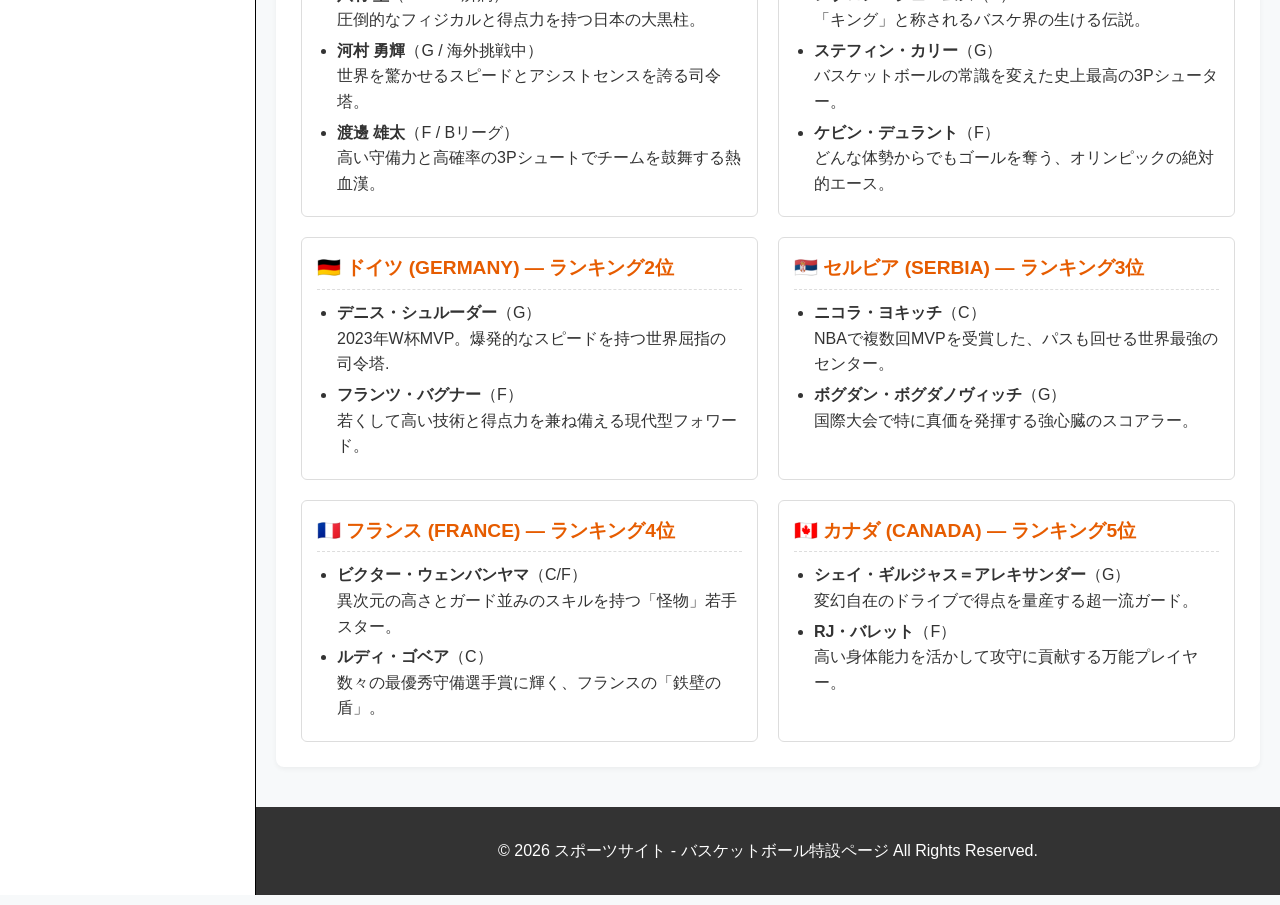
==== commit 358e643e: "微修正" ====
--- a/basketball.html
+++ b/basketball.html
@@ -3,12 +3,12 @@
 <head>
     <meta charset="UTF-8">
     <meta name="viewport" content="width=device-width, initial-scale=1.0">
-    <link rel="stylesheet" type="text/css" href="style.css" /> 
+    <link rel="stylesheet" type="text/css" href="css/basketball.css"/> 
     <title>バスケットボール特設ページ</title>
 </head>
 <body>
 
-<div class="content-wrapper">
+    <div class="content-wrapper">
         
         <aside class="sidebar">
             <ul class="sidebar-list">
@@ -20,200 +20,145 @@
             </ul>
         </aside>
 
-<header>
-    <h1>BASKETBALL ZONE</h1>
-    <p>バスケットボールの歴史・試合日程・世界各国の代表選手情報</p>
-</header>
+        <main class="contents">
+            <header>
+                <h1 class="site-title">BASKETBALL ZONE</h1>
+                <p>バスケットボールの歴史・試合日程・世界各国の代表選手情報</p>
+            </header>
 
-<nav>
-    <a href="#history">歴史</a>
-    <a href="#rankings">世界ランキング</a>
-    <a href="#players">各国代表選手</a>
-</nav>
+            <nav class="page-nav">
+                <a href="#history">歴史</a>
+                <a href="#schedule">試合日程・結果</a>
+                <a href="#players">各国代表選手</a>
+            </nav>
 
-<div class="container">
+            <div class="container">
 
-    <section id="history">
-        <h2>バスケットボールの歴史</h2>
-        <p>バスケットボールは1891年、アメリカのマサチューセッツ州スプリングフィールドにある国際YMCAトレーニングスクール（現スプリングフィールド大学）の体育教官であった<strong>ジェームズ・ネイスミス博士</strong>によって考案されました。</p>
-        <p>当時、冬の厳しい寒さの中でも室内で安全に、かつ激しく体を動かせる新しいスポーツが求められていました。ネイスミス博士は、桃の収穫用カゴ（ピーチバスケット）を体育館のバルコニー（高さ10フィート≒3.05m）に取り付け、サッカーボールを使ってゴールに投げ入れるゲームを考案しました。これが現在のバスケットボールのルーツです。</p>
-        <p>その後、1932年に国際バスケットボール連盟（FIBA）が設立され、1936年のベルリンオリンピックから男子の正式種目に採用されました。現在では世界中で数億人がプレーする、最もポピュラーなインドアスポーツの一つに成長しています。</p>
-    </section>
+                <section id="history">
+                    <h2>バスケットボールの歴史</h2>
+                    <p>バスケットボールは1891年、アメリカのマサチューセッツ州スプリングフィールドにある国際YMCAトレーニングスクール（現スプリングフィールド大学）の体育教官であった<strong>ジェームズ・ネイスミス博士</strong>によって考案されました。</p>
+                    <p>当時、冬の厳しい寒さの中でも室内で安全に、かつ激しく体を動かせる新しいスポーツが求められていました。ネイスミス博士は、桃の収穫用カゴ（ピーチバスケット）を体育馆のバルコニー（高さ10フィート≒3.05m）に取り付け、サッカーボールを使ってゴールに投げ入れるゲームを考案しました。これが現在のバスケットボールのルーツです。</p>
+                    <p>その後、1932年に国際バスケットボール連盟（FIBA）が設立され、1936年のベルリンオリンピックから男子の正式種目に採用されました。現在では世界中で数億人がプレーする、最もポピュラーなインドアスポーツの一つに成長しています。</p>
+                </section>
 
-    <section id="rankings">
-        <h2>FIBA 世界ランキング</h2>
-        
-        <h3>バスケットボール男子</h3>
-        <table>
-            <thead>
-                <tr>
-                    <th>順位</th>
-                    <th>国名</th>
-                    <th>ポイント</th>
-                </tr>
-            </thead>
-            <tbody>
-                <tr>
-                    <td>1位</td>
-                    <td>アメリカ</td>
-                    <td>893.80</td>
-                </tr>
-                <tr>
-                    <td>2位</td>
-                    <td>ドイツ</td>
-                    <td>817.20</td>
-                </tr>
-                <tr>
-                    <td>3位</td>
-                    <td>セルビア</td>
-                    <td>808.80</td>
-                </tr>
-                <tr>
-                    <td>4位</td>
-                    <td>フランス</td>
-                    <td>807.70</td>
-                </tr>
-                <tr>
-                    <td>5位</td>
-                    <td>カナダ</td>
-                    <td>806.00</td>
-                </tr>
-            </tbody>
-        </table>
+                <section id="schedule">
+                    <h2>試合日程・結果（過去・現在・今後）</h2>
+                    
+                    <h3>過去の試合結果</h3>
+                    <table>
+                        <thead>
+                            <tr>
+                                <th>日程</th>
+                                <th>大会・対戦名</th>
+                                <th>スコア</th>
+                                <th>勝敗</th>
+                                <th>最多得点選手 (MIP)</th>
+                            </tr>
+                        </thead>
+                        <tbody>
+                            <tr>
+                                <td>2025年X月X日</td>
+                                <td>国際強化試合 vs ○○代表</td>
+                                <td>88 - 80</td>
+                                <td class="win">WIN</td>
+                                <td>八村 塁 (24得点)</td>
+                            </tr>
+                            <tr>
+                                <td>2025年X月X日</td>
+                                <td>アジアカップ予選 vs △△代表</td>
+                                <td>75 - 82</td>
+                                <td>LOSE</td>
+                                <td>河村 勇輝 (18得点)</td>
+                            </tr>
+                        </tbody>
+                    </table>
 
-         <h3>バスケットボール女子</h3>
-        <table>
-            <thead>
-                <tr>
-                    <th>順位</th>
-                    <th>国名</th>
-                    <th>ポイント</th>
-                </tr>
-            </thead>
-            <tbody>
-                <tr>
-                    <td>1位</td>
-                    <td>アメリカ</td>
-                    <td>719.10</td>
-                </tr>
-                <tr>
-                    <td>2位</td>
-                    <td>フランス</td>
-                    <td>596.40</td>
-                </tr>
-                <tr>
-                    <td>3位</td>
-                    <td>オーストラリア</td>
-                    <td>596.40</td>
-                </tr>
-                <tr>
-                    <td>4位</td>
-                    <td>中国</td>
-                    <td>585.80</td>
-                </tr>
-                <tr>
-                    <td>5位</td>
-                    <td>ベルギー</td>
-                    <td>585.80</td>
-                </tr>
-            </tbody>
-        </table>
+                    <h3>現在の試合 / 直近の主要大会</h3>
+                    <p>現在、アジアカップ予選および各種国際親善試合が各地で開催されています。日本代表は世界に通用するスピードを武器に本戦出場を目指して激戦を繰り広げています。</p>
 
-        <h3>現在の試合</h3>
-        <p>現在、2027FIBAに向けた地区予選が行われている</p>
+                    <h3>今後の試合日程</h3>
+                    <table>
+                        <thead>
+                            <tr>
+                                <th>予定日程</th>
+                                <th>大会・対戦名</th>
+                                <th>ティップオフ（時間）</th>
+                                <th>開催地</th>
+                            </tr>
+                        </thead>
+                        <tbody>
+                            <tr>
+                                <td>2026年XX月XX日</td>
+                                <td>ワールドカップ アジア予選 Stage 1</td>
+                                <td>19:00</td>
+                                <td>日本（ホーム）</td>
+                            </tr>
+                            <tr>
+                                <td>2026年XX月XX日</td>
+                                <td>ワールドカップ アジア予選 Stage 2</td>
+                                <td>15:00</td>
+                                <td>相手国（アウェイ）</td>
+                            </tr>
+                        </tbody>
+                    </table>
+                </section>
 
-        <h3>予選順位</h3>
-        <table>
-            <thead>
-                <p>グループA</p>
-                <tr>
-                    <th>順位</th>
-                    <th>国名</th>
-                    <th>w/l</th>
-                    <th>PTS</th>
-                </tr>
-            </thead>
-            <tbody>
-                <tr><th colspan="4">グループA</th></tr>
-                <tr>
-                    <td>1</td>
-                    <td>AUS</td>
-                    <td>4/0</td>
-                    <td>8</td>
-                </tr>
-                <tr>
-                    <td>2</td>
-                    <td>NZL</td>
-                    <td>2/2</td>
-                    <td>6</td>
-                </tr>
-                <tr>
-                    <td>3</td>
-                    <td>PHI</td>
-                    <td>2/2</td>
-                    <td>6</td>
-                </tr>
-                <tr><th colspan="4">グループB</th></tr>
-                <tr>
-                    <td>1</td>
-                    <td>JPN</td>
-                    <td>3/1</td>
-                    <td>7</td>
-                </tr>
-                <tr>
-                    <td>2</td>
-                    <td>KOR</td>
-                    <td>2/2</td>
-                    <td>6</td>
-                </tr>
-                <tr>
-                    <td>3</td>
-                    <td>CHN</td>
-                    <td>2/2</td>
-                    <td>6</td>
-                </tr>
-                <tr><th colspan="4">グループC</th></tr>
-                <tr>
-                    <td>1</td>
-                    <td>JOR</td>
-                    <td>3/0</td>
-                    <td>6</td>
-                </tr>
-                <tr>
-                    <td>2</td>
-                    <td>IRI</td>
-                    <td>2/1</td>
-                    <td>5</td>
-                </tr>
-                <tr>
-                    <td>3</td>
-                    <td>SYR</td>
-                    <td>1/2</td>
-                    <td>4</td>
-                </tr>
-                <tr><th colspan="4">グループD</th></tr>
-                <tr>
-                    <td>1</td>
-                    <td>LBN</td>
-                    <td>2/1</td>
-                    <td>5</td>
-                </tr>
-                <tr>
-                    <td>2</td>
-                    <td>QAT</td>
-                    <td>2/1</td>
-                    <td>5</td>
-                </tr>
-                <tr>
-                    <td>3</td>
-                    <td>KSA</td>
-                    <td>2/1</td>
-                    <td>5</td>
-                </tr>
-            </tbody>
-        </table>
-    </section>
+                <section id="players">
+                    <h2>注目国の代表選手紹介</h2>
+                    <p>日本代表と、FIBA男子世界ランキングで毎年常にトップ5に名を連ねる強豪国の注目・スター選手たちです。</p>
+                    
+                    <div class="grid">
+                        <div class="card">
+                            <h4>🇯🇵 日本 (JAPAN)</h4>
+                            <ul>
+                                <li><strong>八村 塁</strong>（F / NBA所属）<br>圧倒的なフィジカルと得点力を持つ日本の大黒柱。</li>
+                                <li><strong>河村 勇輝</strong>（G / 海外挑戦中）<br>世界を驚かせるスピードとアシストセンスを誇る司令塔。</li>
+                                <li><strong>渡邊 雄太</strong>（F / Bリーグ）<br>高い守備力と高確率の3Pシュートでチームを鼓舞する熱血漢。</li>
+                            </ul>
+                        </div>
 
+                        <div class="card">
+                            <h4>🇺🇸 アメリカ (USA) — ランキング1位</h4>
+                            <ul>
+                                <li><strong>レブロン・ジェームズ</strong>（F）<br>「キング」と称されるバスケ界の生ける伝説。</li>
+                                <li><strong>ステフィン・カリー</strong>（G）<br>バスケットボールの常識を変えた史上最高の3Pシューター。</li>
+                                <li><strong>ケビン・デュラント</strong>（F）<br>どんな体勢からでもゴールを奪う、オリンピックの絶対的エース。</li>
+                            </ul>
+                        </div>
+
+                        <div class="card">
+                            <h4>🇩🇪 ドイツ (GERMANY) — ランキング2位</h4>
+                            <ul>
+                                <li><strong>デニス・シュルーダー</strong>（G）<br>2023年W杯MVP。爆発的なスピードを持つ世界屈指の司令塔.</li>
+                                <li><strong>フランツ・バグナー</strong>（F）<br>若くして高い技術と得点力を兼ね備える現代型フォワード。</li>
+                            </ul>
+                        </div>
+
+                        <div class="card">
+                            <h4>🇷🇸 セルビア (SERBIA) — ランキング3位</h4>
+                            <ul>
+                                <li><strong>ニコラ・ヨキッチ</strong>（C）<br>NBAで複数回MVPを受賞した、パスも回せる世界最強のセンター。</li>
+                                <li><strong>ボグダン・ボグダノヴィッチ</strong>（G）<br>国際大会で特に真価を発揮する強心臓のスコアラー。</li>
+                            </ul>
+                        </div>
+
+                        <div class="card">
+                            <h4>🇫🇷 フランス (FRANCE) — ランキング4位</h4>
+                            <ul>
+                                <li><strong>ビクター・ウェンバンヤマ</strong>（C/F）<br>異次元の高さとガード並みのスキルを持つ「怪物」若手スター。</li>
+                                <li><strong>ルディ・ゴベア</strong>（C）<br>数々の最優秀守備選手賞に輝く、フランスの「鉄壁の盾」。</li>
+                            </ul>
+                        </div>
+
+                        <div class="card">
+                            <h4>🇨🇦 カナダ (CANADA) — ランキング5位</h4>
+                            <ul>
+                                <li><strong>シェイ・ギルジャス＝アレキサンダー</strong>（G）<br>変幻自在のドライブで得点を量産する超一流ガード。</li>
+                                <li><strong>RJ・バレット</strong>（F）<br>高い身体能力を活かして攻守に貢献する万能プレイヤー。</li>
+                            </ul>
+                        </div>
+                    </div>
+                </section>
 
             </div>
 
--- a/css/basketball.css
+++ b/css/basketball.css
@@ -0,0 +1,203 @@
+@charset "UTF-8";
+
+body {
+    font-family: 'Helvetica Neue', Arial, 'Hiragino Kaku Gothic ProN', sans-serif;
+    line-height: 1.6;
+    color: #333;
+    background-color: #f7f9fa;
+    margin: 0;
+    padding: 0;
+}
+
+.content-wrapper {
+    display: flex;
+    min-height: 100vh;
+}
+
+.sidebar {
+    width: 20%;
+    margin: 10px 0 10px 0;
+    box-sizing: border-box;
+    padding: 20px;
+    border-right: 1px solid #000;
+    flex-shrink: 0;
+    background-color: #fff;
+}
+
+.sidebar-list {
+    list-style: none;
+    padding: 0;
+    margin: 0;
+}
+
+.sidebar-list li {
+    margin-bottom: 15px;
+    position: relative;
+    padding-left: 15px;
+}
+
+.sidebar-list li::before {
+    content: "ー";
+    position: absolute;
+    left: 0;
+    color: #000;
+}
+
+.sidebar-list li.home-link {
+    padding-left: 0;
+    margin-bottom: 25px;
+    font-weight: bold;
+    border-bottom: 1px solid #000;
+    padding-bottom: 10px;
+}
+
+.sidebar-list li.home-link::before {
+    content: "";
+}
+
+.sidebar-list li.sub-item {
+    padding-left: 30px;
+}
+
+.sidebar-list li.sub-item::before {
+    content: "";
+}
+
+.sidebar-list a {
+    text-decoration: none;
+    color: #000;
+}
+
+.sidebar-list a:hover {
+    text-decoration: underline;
+}
+
+.contents {
+    width: 80%;
+    margin: 10px 0 10px 0;
+    box-sizing: border-box;
+    padding: 0;
+}
+
+.contents header {
+    background-color: #e65c00;
+    color: white;
+    text-align: center;
+    padding: 2rem 1rem;
+}
+
+.contents h1 {
+    margin: 0;
+    font-size: 2.5rem;
+}
+
+.page-nav {
+    background-color: #333;
+    text-align: center;
+    padding: 0.5rem;
+}
+
+.page-nav a {
+    color: white;
+    text-decoration: none;
+    margin: 0 15px;
+    font-weight: bold;
+}
+
+.page-nav a:hover {
+    color: #e65c00;
+}
+
+.container {
+    max-width: 1100px;
+    margin: 20px auto;
+    padding: 0 20px;
+}
+
+section {
+    background: white;
+    padding: 25px;
+    margin-bottom: 30px;
+    border-radius: 8px;
+    box-shadow: 0 2px 5px rgba(0,0,0,0.05);
+}
+
+h2 {
+    color: #e65c00;
+    border-bottom: 2px solid #e65c00;
+    padding-bottom: 8px;
+    margin-top: 0;
+}
+
+h3 {
+    color: #222;
+    background-color: #f0f0f0;
+    padding: 8px 12px;
+    border-left: 5px solid #333;
+}
+
+table {
+    width: 100%;
+    border-collapse: collapse;
+    margin-top: 15px;
+    margin-bottom: 15px;
+}
+
+th, td {
+    border: 1px solid #ddd;
+    padding: 12px;
+    text-align: center;
+}
+
+th {
+    background-color: #333;
+    color: white;
+}
+
+tr:nth-child(even) {
+    background-color: #f9f9f9;
+}
+
+.win {
+    color: #d9534f;
+    font-weight: bold;
+}
+
+.grid {
+    display: grid;
+    grid-template-columns: repeat(auto-fit, minmax(300px, 1fr));
+    gap: 20px;
+}
+
+.card {
+    border: 1px solid #ddd;
+    border-radius: 6px;
+    padding: 15px;
+    background-color: #fff;
+    box-sizing: border-box;
+}
+
+.card h4 {
+    margin: 0 0 10px 0;
+    color: #e65c00;
+    font-size: 1.2rem;
+    border-bottom: 1px dashed #ddd;
+    padding-bottom: 5px;
+}
+
+.card ul {
+    padding-left: 20px;
+    margin: 0;
+}
+
+.card li {
+    margin-bottom: 5px;
+}
+
+footer {
+    background-color: #333;
+    color: white;
+    text-align: center;
+    padding: 15px;
+    margin-top: 40px;
+}
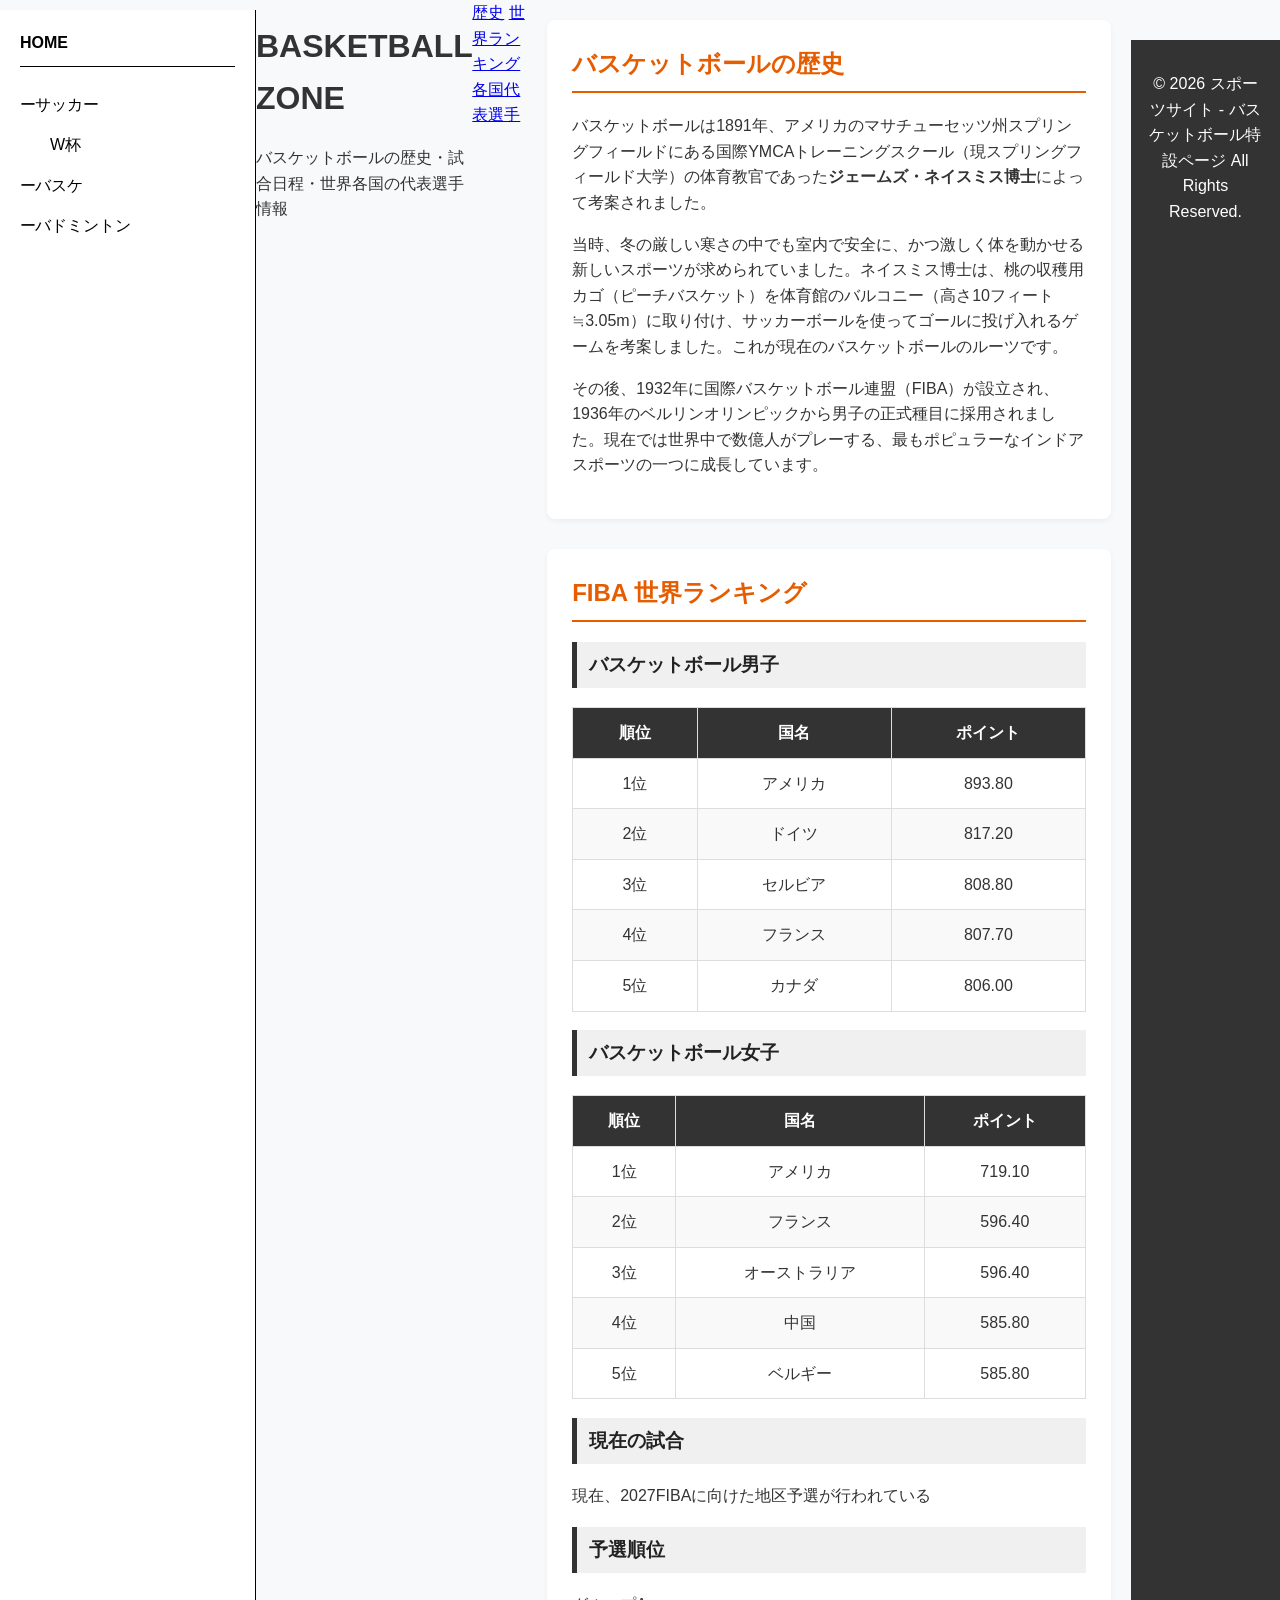
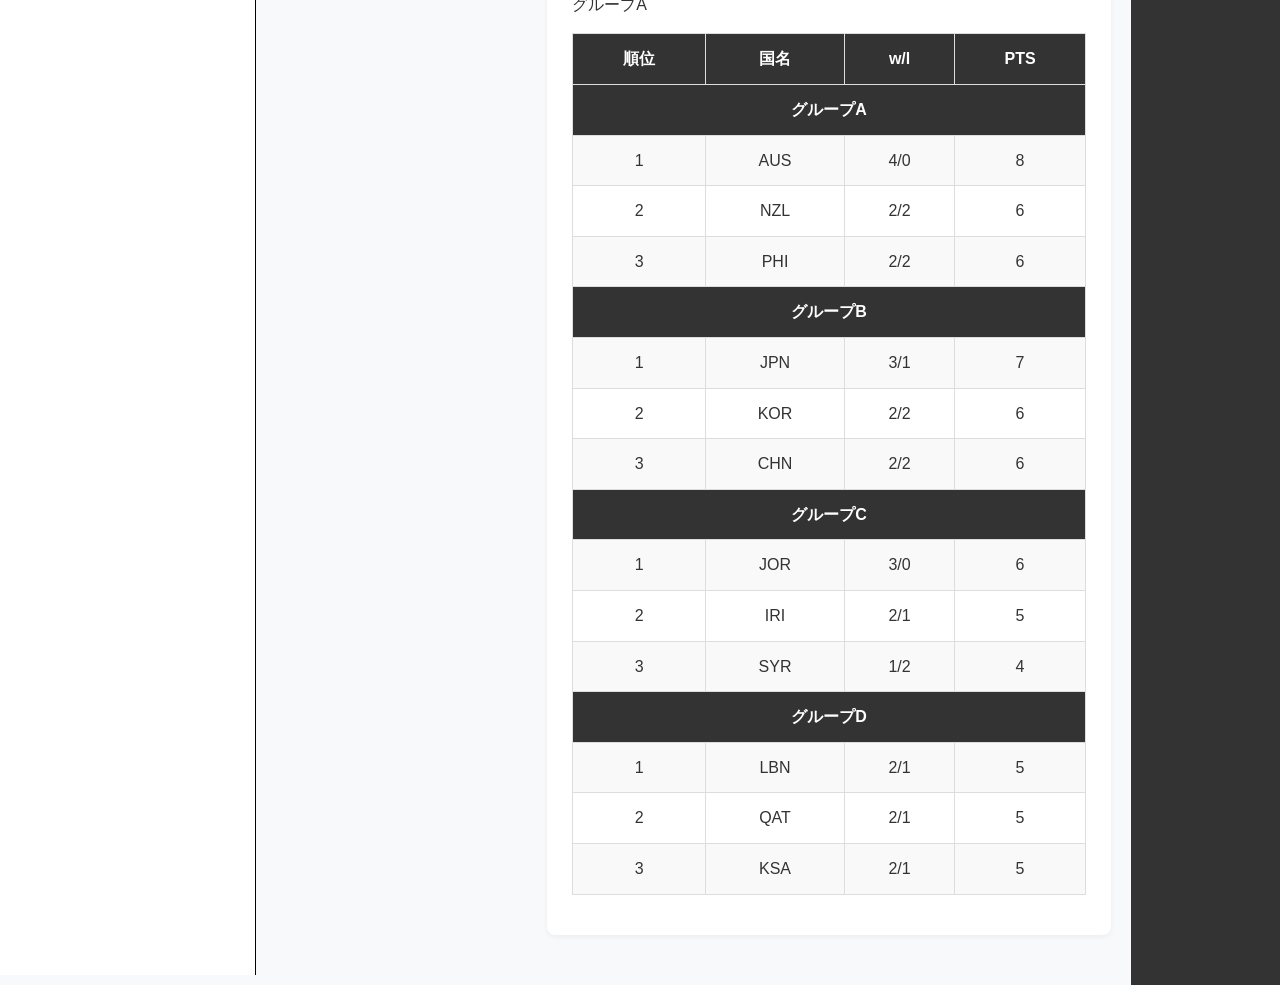
==== commit 2df42204: "Merge branch 'main' of https://github.com/s1f102602677/cs1-2026-class5-team5-project" ====
--- a/basketball.html
+++ b/basketball.html
@@ -8,7 +8,7 @@
 </head>
 <body>
 
-    <div class="content-wrapper">
+<div class="content-wrapper">
         
         <aside class="sidebar">
             <ul class="sidebar-list">
@@ -20,145 +20,200 @@
             </ul>
         </aside>
 
-        <main class="contents">
-            <header>
-                <h1 class="site-title">BASKETBALL ZONE</h1>
-                <p>バスケットボールの歴史・試合日程・世界各国の代表選手情報</p>
-            </header>
-
-            <nav class="page-nav">
-                <a href="#history">歴史</a>
-                <a href="#schedule">試合日程・結果</a>
-                <a href="#players">各国代表選手</a>
-            </nav>
-
-            <div class="container">
-
-                <section id="history">
-                    <h2>バスケットボールの歴史</h2>
-                    <p>バスケットボールは1891年、アメリカのマサチューセッツ州スプリングフィールドにある国際YMCAトレーニングスクール（現スプリングフィールド大学）の体育教官であった<strong>ジェームズ・ネイスミス博士</strong>によって考案されました。</p>
-                    <p>当時、冬の厳しい寒さの中でも室内で安全に、かつ激しく体を動かせる新しいスポーツが求められていました。ネイスミス博士は、桃の収穫用カゴ（ピーチバスケット）を体育馆のバルコニー（高さ10フィート≒3.05m）に取り付け、サッカーボールを使ってゴールに投げ入れるゲームを考案しました。これが現在のバスケットボールのルーツです。</p>
-                    <p>その後、1932年に国際バスケットボール連盟（FIBA）が設立され、1936年のベルリンオリンピックから男子の正式種目に採用されました。現在では世界中で数億人がプレーする、最もポピュラーなインドアスポーツの一つに成長しています。</p>
-                </section>
-
-                <section id="schedule">
-                    <h2>試合日程・結果（過去・現在・今後）</h2>
-                    
-                    <h3>過去の試合結果</h3>
-                    <table>
-                        <thead>
-                            <tr>
-                                <th>日程</th>
-                                <th>大会・対戦名</th>
-                                <th>スコア</th>
-                                <th>勝敗</th>
-                                <th>最多得点選手 (MIP)</th>
-                            </tr>
-                        </thead>
-                        <tbody>
-                            <tr>
-                                <td>2025年X月X日</td>
-                                <td>国際強化試合 vs ○○代表</td>
-                                <td>88 - 80</td>
-                                <td class="win">WIN</td>
-                                <td>八村 塁 (24得点)</td>
-                            </tr>
-                            <tr>
-                                <td>2025年X月X日</td>
-                                <td>アジアカップ予選 vs △△代表</td>
-                                <td>75 - 82</td>
-                                <td>LOSE</td>
-                                <td>河村 勇輝 (18得点)</td>
-                            </tr>
-                        </tbody>
-                    </table>
-
-                    <h3>現在の試合 / 直近の主要大会</h3>
-                    <p>現在、アジアカップ予選および各種国際親善試合が各地で開催されています。日本代表は世界に通用するスピードを武器に本戦出場を目指して激戦を繰り広げています。</p>
-
-                    <h3>今後の試合日程</h3>
-                    <table>
-                        <thead>
-                            <tr>
-                                <th>予定日程</th>
-                                <th>大会・対戦名</th>
-                                <th>ティップオフ（時間）</th>
-                                <th>開催地</th>
-                            </tr>
-                        </thead>
-                        <tbody>
-                            <tr>
-                                <td>2026年XX月XX日</td>
-                                <td>ワールドカップ アジア予選 Stage 1</td>
-                                <td>19:00</td>
-                                <td>日本（ホーム）</td>
-                            </tr>
-                            <tr>
-                                <td>2026年XX月XX日</td>
-                                <td>ワールドカップ アジア予選 Stage 2</td>
-                                <td>15:00</td>
-                                <td>相手国（アウェイ）</td>
-                            </tr>
-                        </tbody>
-                    </table>
-                </section>
-
-                <section id="players">
-                    <h2>注目国の代表選手紹介</h2>
-                    <p>日本代表と、FIBA男子世界ランキングで毎年常にトップ5に名を連ねる強豪国の注目・スター選手たちです。</p>
-                    
-                    <div class="grid">
-                        <div class="card">
-                            <h4>🇯🇵 日本 (JAPAN)</h4>
-                            <ul>
-                                <li><strong>八村 塁</strong>（F / NBA所属）<br>圧倒的なフィジカルと得点力を持つ日本の大黒柱。</li>
-                                <li><strong>河村 勇輝</strong>（G / 海外挑戦中）<br>世界を驚かせるスピードとアシストセンスを誇る司令塔。</li>
-                                <li><strong>渡邊 雄太</strong>（F / Bリーグ）<br>高い守備力と高確率の3Pシュートでチームを鼓舞する熱血漢。</li>
-                            </ul>
-                        </div>
-
-                        <div class="card">
-                            <h4>🇺🇸 アメリカ (USA) — ランキング1位</h4>
-                            <ul>
-                                <li><strong>レブロン・ジェームズ</strong>（F）<br>「キング」と称されるバスケ界の生ける伝説。</li>
-                                <li><strong>ステフィン・カリー</strong>（G）<br>バスケットボールの常識を変えた史上最高の3Pシューター。</li>
-                                <li><strong>ケビン・デュラント</strong>（F）<br>どんな体勢からでもゴールを奪う、オリンピックの絶対的エース。</li>
-                            </ul>
-                        </div>
-
-                        <div class="card">
-                            <h4>🇩🇪 ドイツ (GERMANY) — ランキング2位</h4>
-                            <ul>
-                                <li><strong>デニス・シュルーダー</strong>（G）<br>2023年W杯MVP。爆発的なスピードを持つ世界屈指の司令塔.</li>
-                                <li><strong>フランツ・バグナー</strong>（F）<br>若くして高い技術と得点力を兼ね備える現代型フォワード。</li>
-                            </ul>
-                        </div>
-
-                        <div class="card">
-                            <h4>🇷🇸 セルビア (SERBIA) — ランキング3位</h4>
-                            <ul>
-                                <li><strong>ニコラ・ヨキッチ</strong>（C）<br>NBAで複数回MVPを受賞した、パスも回せる世界最強のセンター。</li>
-                                <li><strong>ボグダン・ボグダノヴィッチ</strong>（G）<br>国際大会で特に真価を発揮する強心臓のスコアラー。</li>
-                            </ul>
-                        </div>
-
-                        <div class="card">
-                            <h4>🇫🇷 フランス (FRANCE) — ランキング4位</h4>
-                            <ul>
-                                <li><strong>ビクター・ウェンバンヤマ</strong>（C/F）<br>異次元の高さとガード並みのスキルを持つ「怪物」若手スター。</li>
-                                <li><strong>ルディ・ゴベア</strong>（C）<br>数々の最優秀守備選手賞に輝く、フランスの「鉄壁の盾」。</li>
-                            </ul>
-                        </div>
-
-                        <div class="card">
-                            <h4>🇨🇦 カナダ (CANADA) — ランキング5位</h4>
-                            <ul>
-                                <li><strong>シェイ・ギルジャス＝アレキサンダー</strong>（G）<br>変幻自在のドライブで得点を量産する超一流ガード。</li>
-                                <li><strong>RJ・バレット</strong>（F）<br>高い身体能力を活かして攻守に貢献する万能プレイヤー。</li>
-                            </ul>
-                        </div>
-                    </div>
-                </section>
+<header>
+    <h1>BASKETBALL ZONE</h1>
+    <p>バスケットボールの歴史・試合日程・世界各国の代表選手情報</p>
+</header>
+
+<nav>
+    <a href="#history">歴史</a>
+    <a href="#rankings">世界ランキング</a>
+    <a href="#players">各国代表選手</a>
+</nav>
+
+<div class="container">
+
+    <section id="history">
+        <h2>バスケットボールの歴史</h2>
+        <p>バスケットボールは1891年、アメリカのマサチューセッツ州スプリングフィールドにある国際YMCAトレーニングスクール（現スプリングフィールド大学）の体育教官であった<strong>ジェームズ・ネイスミス博士</strong>によって考案されました。</p>
+        <p>当時、冬の厳しい寒さの中でも室内で安全に、かつ激しく体を動かせる新しいスポーツが求められていました。ネイスミス博士は、桃の収穫用カゴ（ピーチバスケット）を体育館のバルコニー（高さ10フィート≒3.05m）に取り付け、サッカーボールを使ってゴールに投げ入れるゲームを考案しました。これが現在のバスケットボールのルーツです。</p>
+        <p>その後、1932年に国際バスケットボール連盟（FIBA）が設立され、1936年のベルリンオリンピックから男子の正式種目に採用されました。現在では世界中で数億人がプレーする、最もポピュラーなインドアスポーツの一つに成長しています。</p>
+    </section>
+
+    <section id="rankings">
+        <h2>FIBA 世界ランキング</h2>
+        
+        <h3>バスケットボール男子</h3>
+        <table>
+            <thead>
+                <tr>
+                    <th>順位</th>
+                    <th>国名</th>
+                    <th>ポイント</th>
+                </tr>
+            </thead>
+            <tbody>
+                <tr>
+                    <td>1位</td>
+                    <td>アメリカ</td>
+                    <td>893.80</td>
+                </tr>
+                <tr>
+                    <td>2位</td>
+                    <td>ドイツ</td>
+                    <td>817.20</td>
+                </tr>
+                <tr>
+                    <td>3位</td>
+                    <td>セルビア</td>
+                    <td>808.80</td>
+                </tr>
+                <tr>
+                    <td>4位</td>
+                    <td>フランス</td>
+                    <td>807.70</td>
+                </tr>
+                <tr>
+                    <td>5位</td>
+                    <td>カナダ</td>
+                    <td>806.00</td>
+                </tr>
+            </tbody>
+        </table>
+
+         <h3>バスケットボール女子</h3>
+        <table>
+            <thead>
+                <tr>
+                    <th>順位</th>
+                    <th>国名</th>
+                    <th>ポイント</th>
+                </tr>
+            </thead>
+            <tbody>
+                <tr>
+                    <td>1位</td>
+                    <td>アメリカ</td>
+                    <td>719.10</td>
+                </tr>
+                <tr>
+                    <td>2位</td>
+                    <td>フランス</td>
+                    <td>596.40</td>
+                </tr>
+                <tr>
+                    <td>3位</td>
+                    <td>オーストラリア</td>
+                    <td>596.40</td>
+                </tr>
+                <tr>
+                    <td>4位</td>
+                    <td>中国</td>
+                    <td>585.80</td>
+                </tr>
+                <tr>
+                    <td>5位</td>
+                    <td>ベルギー</td>
+                    <td>585.80</td>
+                </tr>
+            </tbody>
+        </table>
+
+        <h3>現在の試合</h3>
+        <p>現在、2027FIBAに向けた地区予選が行われている</p>
+
+        <h3>予選順位</h3>
+        <table>
+            <thead>
+                <p>グループA</p>
+                <tr>
+                    <th>順位</th>
+                    <th>国名</th>
+                    <th>w/l</th>
+                    <th>PTS</th>
+                </tr>
+            </thead>
+            <tbody>
+                <tr><th colspan="4">グループA</th></tr>
+                <tr>
+                    <td>1</td>
+                    <td>AUS</td>
+                    <td>4/0</td>
+                    <td>8</td>
+                </tr>
+                <tr>
+                    <td>2</td>
+                    <td>NZL</td>
+                    <td>2/2</td>
+                    <td>6</td>
+                </tr>
+                <tr>
+                    <td>3</td>
+                    <td>PHI</td>
+                    <td>2/2</td>
+                    <td>6</td>
+                </tr>
+                <tr><th colspan="4">グループB</th></tr>
+                <tr>
+                    <td>1</td>
+                    <td>JPN</td>
+                    <td>3/1</td>
+                    <td>7</td>
+                </tr>
+                <tr>
+                    <td>2</td>
+                    <td>KOR</td>
+                    <td>2/2</td>
+                    <td>6</td>
+                </tr>
+                <tr>
+                    <td>3</td>
+                    <td>CHN</td>
+                    <td>2/2</td>
+                    <td>6</td>
+                </tr>
+                <tr><th colspan="4">グループC</th></tr>
+                <tr>
+                    <td>1</td>
+                    <td>JOR</td>
+                    <td>3/0</td>
+                    <td>6</td>
+                </tr>
+                <tr>
+                    <td>2</td>
+                    <td>IRI</td>
+                    <td>2/1</td>
+                    <td>5</td>
+                </tr>
+                <tr>
+                    <td>3</td>
+                    <td>SYR</td>
+                    <td>1/2</td>
+                    <td>4</td>
+                </tr>
+                <tr><th colspan="4">グループD</th></tr>
+                <tr>
+                    <td>1</td>
+                    <td>LBN</td>
+                    <td>2/1</td>
+                    <td>5</td>
+                </tr>
+                <tr>
+                    <td>2</td>
+                    <td>QAT</td>
+                    <td>2/1</td>
+                    <td>5</td>
+                </tr>
+                <tr>
+                    <td>3</td>
+                    <td>KSA</td>
+                    <td>2/1</td>
+                    <td>5</td>
+                </tr>
+            </tbody>
+        </table>
+    </section>
+
 
             </div>
 
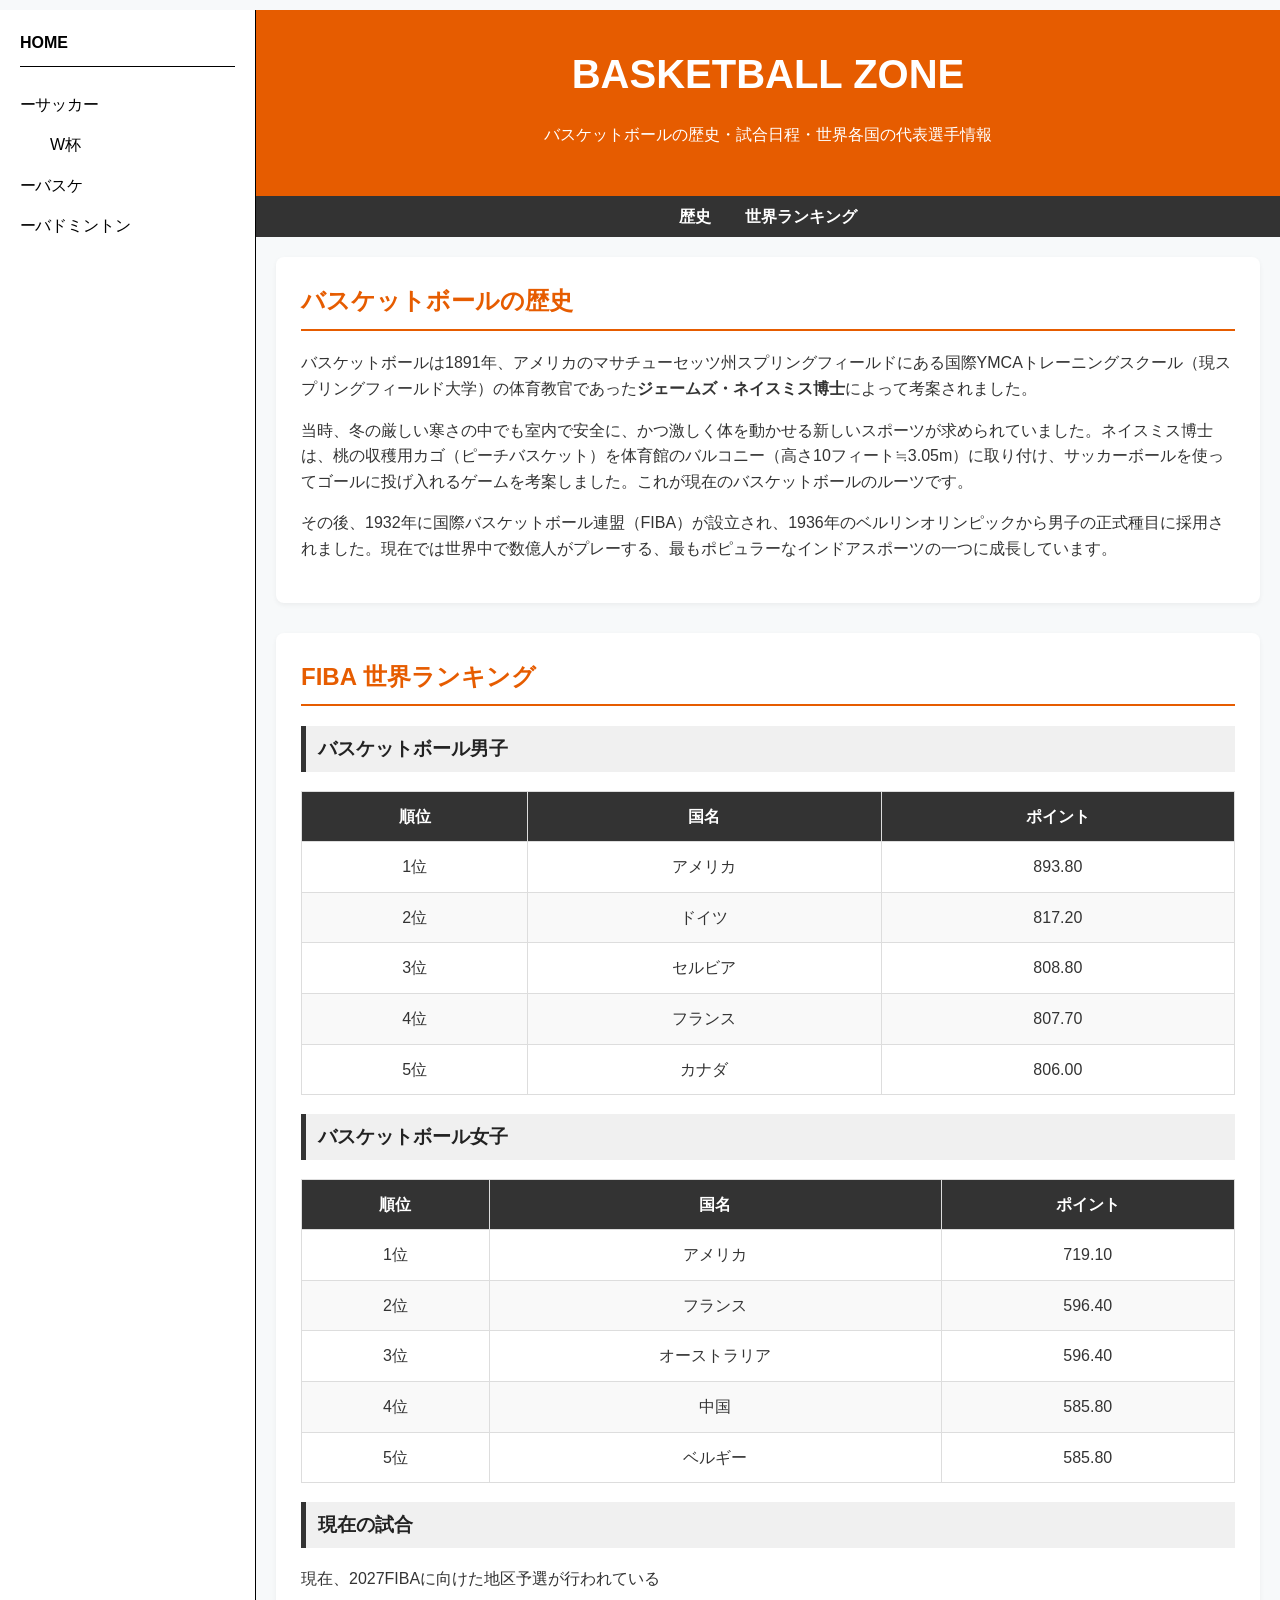
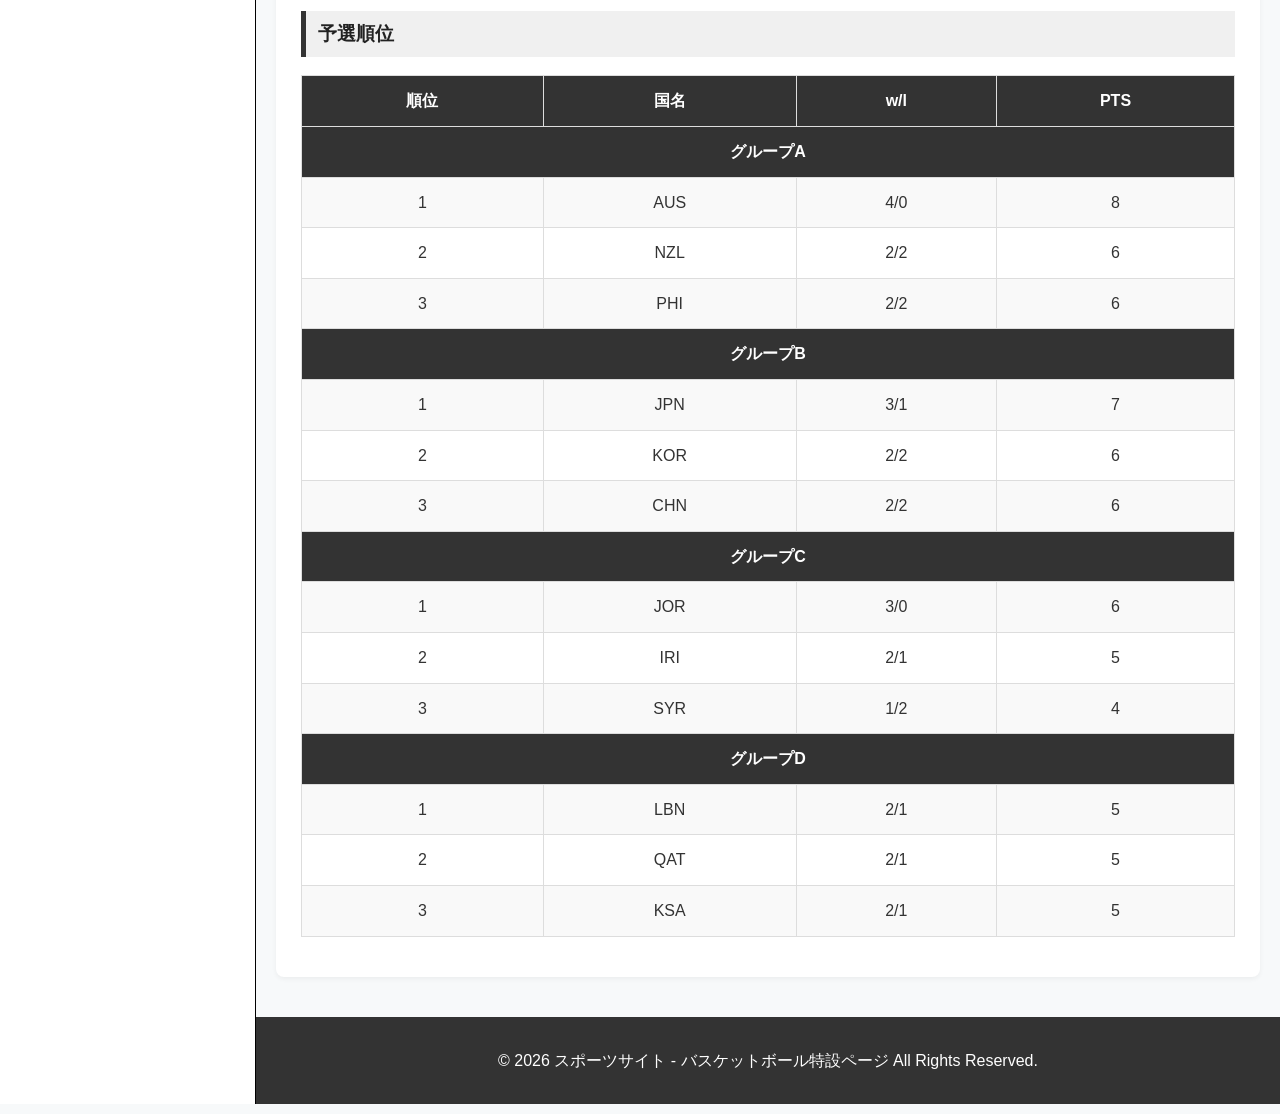
==== commit a7511920: "微調整" ====
--- a/basketball.html
+++ b/basketball.html
@@ -8,7 +8,7 @@
 </head>
 <body>
 
-<div class="content-wrapper">
+    <div class="content-wrapper">
         
         <aside class="sidebar">
             <ul class="sidebar-list">
@@ -20,200 +20,198 @@
             </ul>
         </aside>
 
-<header>
-    <h1>BASKETBALL ZONE</h1>
-    <p>バスケットボールの歴史・試合日程・世界各国の代表選手情報</p>
-</header>
-
-<nav>
-    <a href="#history">歴史</a>
-    <a href="#rankings">世界ランキング</a>
-    <a href="#players">各国代表選手</a>
-</nav>
-
-<div class="container">
-
-    <section id="history">
-        <h2>バスケットボールの歴史</h2>
-        <p>バスケットボールは1891年、アメリカのマサチューセッツ州スプリングフィールドにある国際YMCAトレーニングスクール（現スプリングフィールド大学）の体育教官であった<strong>ジェームズ・ネイスミス博士</strong>によって考案されました。</p>
-        <p>当時、冬の厳しい寒さの中でも室内で安全に、かつ激しく体を動かせる新しいスポーツが求められていました。ネイスミス博士は、桃の収穫用カゴ（ピーチバスケット）を体育館のバルコニー（高さ10フィート≒3.05m）に取り付け、サッカーボールを使ってゴールに投げ入れるゲームを考案しました。これが現在のバスケットボールのルーツです。</p>
-        <p>その後、1932年に国際バスケットボール連盟（FIBA）が設立され、1936年のベルリンオリンピックから男子の正式種目に採用されました。現在では世界中で数億人がプレーする、最もポピュラーなインドアスポーツの一つに成長しています。</p>
-    </section>
-
-    <section id="rankings">
-        <h2>FIBA 世界ランキング</h2>
-        
-        <h3>バスケットボール男子</h3>
-        <table>
-            <thead>
-                <tr>
-                    <th>順位</th>
-                    <th>国名</th>
-                    <th>ポイント</th>
-                </tr>
-            </thead>
-            <tbody>
-                <tr>
-                    <td>1位</td>
-                    <td>アメリカ</td>
-                    <td>893.80</td>
-                </tr>
-                <tr>
-                    <td>2位</td>
-                    <td>ドイツ</td>
-                    <td>817.20</td>
-                </tr>
-                <tr>
-                    <td>3位</td>
-                    <td>セルビア</td>
-                    <td>808.80</td>
-                </tr>
-                <tr>
-                    <td>4位</td>
-                    <td>フランス</td>
-                    <td>807.70</td>
-                </tr>
-                <tr>
-                    <td>5位</td>
-                    <td>カナダ</td>
-                    <td>806.00</td>
-                </tr>
-            </tbody>
-        </table>
-
-         <h3>バスケットボール女子</h3>
-        <table>
-            <thead>
-                <tr>
-                    <th>順位</th>
-                    <th>国名</th>
-                    <th>ポイント</th>
-                </tr>
-            </thead>
-            <tbody>
-                <tr>
-                    <td>1位</td>
-                    <td>アメリカ</td>
-                    <td>719.10</td>
-                </tr>
-                <tr>
-                    <td>2位</td>
-                    <td>フランス</td>
-                    <td>596.40</td>
-                </tr>
-                <tr>
-                    <td>3位</td>
-                    <td>オーストラリア</td>
-                    <td>596.40</td>
-                </tr>
-                <tr>
-                    <td>4位</td>
-                    <td>中国</td>
-                    <td>585.80</td>
-                </tr>
-                <tr>
-                    <td>5位</td>
-                    <td>ベルギー</td>
-                    <td>585.80</td>
-                </tr>
-            </tbody>
-        </table>
-
-        <h3>現在の試合</h3>
-        <p>現在、2027FIBAに向けた地区予選が行われている</p>
-
-        <h3>予選順位</h3>
-        <table>
-            <thead>
-                <p>グループA</p>
-                <tr>
-                    <th>順位</th>
-                    <th>国名</th>
-                    <th>w/l</th>
-                    <th>PTS</th>
-                </tr>
-            </thead>
-            <tbody>
-                <tr><th colspan="4">グループA</th></tr>
-                <tr>
-                    <td>1</td>
-                    <td>AUS</td>
-                    <td>4/0</td>
-                    <td>8</td>
-                </tr>
-                <tr>
-                    <td>2</td>
-                    <td>NZL</td>
-                    <td>2/2</td>
-                    <td>6</td>
-                </tr>
-                <tr>
-                    <td>3</td>
-                    <td>PHI</td>
-                    <td>2/2</td>
-                    <td>6</td>
-                </tr>
-                <tr><th colspan="4">グループB</th></tr>
-                <tr>
-                    <td>1</td>
-                    <td>JPN</td>
-                    <td>3/1</td>
-                    <td>7</td>
-                </tr>
-                <tr>
-                    <td>2</td>
-                    <td>KOR</td>
-                    <td>2/2</td>
-                    <td>6</td>
-                </tr>
-                <tr>
-                    <td>3</td>
-                    <td>CHN</td>
-                    <td>2/2</td>
-                    <td>6</td>
-                </tr>
-                <tr><th colspan="4">グループC</th></tr>
-                <tr>
-                    <td>1</td>
-                    <td>JOR</td>
-                    <td>3/0</td>
-                    <td>6</td>
-                </tr>
-                <tr>
-                    <td>2</td>
-                    <td>IRI</td>
-                    <td>2/1</td>
-                    <td>5</td>
-                </tr>
-                <tr>
-                    <td>3</td>
-                    <td>SYR</td>
-                    <td>1/2</td>
-                    <td>4</td>
-                </tr>
-                <tr><th colspan="4">グループD</th></tr>
-                <tr>
-                    <td>1</td>
-                    <td>LBN</td>
-                    <td>2/1</td>
-                    <td>5</td>
-                </tr>
-                <tr>
-                    <td>2</td>
-                    <td>QAT</td>
-                    <td>2/1</td>
-                    <td>5</td>
-                </tr>
-                <tr>
-                    <td>3</td>
-                    <td>KSA</td>
-                    <td>2/1</td>
-                    <td>5</td>
-                </tr>
-            </tbody>
-        </table>
-    </section>
-
+        <main class="contents">
+            <header>
+                <h1 class="site-title">BASKETBALL ZONE</h1>
+                <p>バスケットボールの歴史・試合日程・世界各国の代表選手情報</p>
+            </header>
+
+            <nav class="page-nav">
+                <a href="#history">歴史</a>
+                <a href="#rankings">世界ランキング</a>
+            </nav>
+
+            <div class="container">
+
+                <section id="history">
+                    <h2>バスケットボールの歴史</h2>
+                    <p>バスケットボールは1891年、アメリカのマサチューセッツ州スプリングフィールドにある国際YMCAトレーニングスクール（現スプリングフィールド大学）の体育教官であった<strong>ジェームズ・ネイスミス博士</strong>によって考案されました。</p>
+                    <p>当時、冬の厳しい寒さの中でも室内で安全に、かつ激しく体を動かせる新しいスポーツが求められていました。ネイスミス博士は、桃の収穫用カゴ（ピーチバスケット）を体育館のバルコニー（高さ10フィート≒3.05m）に取り付け、サッカーボールを使ってゴールに投げ入れるゲームを考案しました。これが現在のバスケットボールのルーツです。</p>
+                    <p>その後、1932年に国際バスケットボール連盟（FIBA）が設立され、1936年のベルリンオリンピックから男子の正式種目に採用されました。現在では世界中で数億人がプレーする、最もポピュラーなインドアスポーツの一つに成長しています。</p>
+                </section>
+
+                <section id="rankings">
+                    <h2>FIBA 世界ランキング</h2>
+                    
+                    <h3>バスケットボール男子</h3>
+                    <table>
+                        <thead>
+                            <tr>
+                                <th>順位</th>
+                                <th>国名</th>
+                                <th>ポイント</th>
+                            </tr>
+                        </thead>
+                        <tbody>
+                            <tr>
+                                <td>1位</td>
+                                <td>アメリカ</td>
+                                <td>893.80</td>
+                            </tr>
+                            <tr>
+                                <td>2位</td>
+                                <td>ドイツ</td>
+                                <td>817.20</td>
+                            </tr>
+                            <tr>
+                                <td>3位</td>
+                                <td>セルビア</td>
+                                <td>808.80</td>
+                            </tr>
+                            <tr>
+                                <td>4位</td>
+                                <td>フランス</td>
+                                <td>807.70</td>
+                            </tr>
+                            <tr>
+                                <td>5位</td>
+                                <td>カナダ</td>
+                                <td>806.00</td>
+                            </tr>
+                        </tbody>
+                    </table>
+
+                    <h3>バスケットボール女子</h3>
+                    <table>
+                        <thead>
+                            <tr>
+                                <th>順位</th>
+                                <th>国名</th>
+                                <th>ポイント</th>
+                            </tr>
+                        </thead>
+                        <tbody>
+                            <tr>
+                                <td>1位</td>
+                                <td>アメリカ</td>
+                                <td>719.10</td>
+                            </tr>
+                            <tr>
+                                <td>2位</td>
+                                <td>フランス</td>
+                                <td>596.40</td>
+                            </tr>
+                            <tr>
+                                <td>3位</td>
+                                <td>オーストラリア</td>
+                                <td>596.40</td>
+                            </tr>
+                            <tr>
+                                <td>4位</td>
+                                <td>中国</td>
+                                <td>585.80</td>
+                            </tr>
+                            <tr>
+                                <td>5位</td>
+                                <td>ベルギー</td>
+                                <td>585.80</td>
+                            </tr>
+                        </tbody>
+                    </table>
+
+                    <h3>現在の試合</h3>
+                    <p style="margin-top: 10px; margin-bottom: 15px;">現在、2027FIBAに向けた地区予選が行われている</p>
+
+                    <h3>予選順位</h3>
+                    <table>
+                        <thead>
+                            <tr>
+                                <th>順位</th>
+                                <th>国名</th>
+                                <th>w/l</th>
+                                <th>PTS</th>
+                            </tr>
+                        </thead>
+                        <tbody>
+                            <tr><th colspan="4" class="table-group-title">グループA</th></tr>
+                            <tr>
+                                <td>1</td>
+                                <td>AUS</td>
+                                <td>4/0</td>
+                                <td>8</td>
+                            </tr>
+                            <tr>
+                                <td>2</td>
+                                <td>NZL</td>
+                                <td>2/2</td>
+                                <td>6</td>
+                            </tr>
+                            <tr>
+                                <td>3</td>
+                                <td>PHI</td>
+                                <td>2/2</td>
+                                <td>6</td>
+                            </tr>
+                            <tr><th colspan="4" class="table-group-title">グループB</th></tr>
+                            <tr>
+                                <td>1</td>
+                                <td>JPN</td>
+                                <td>3/1</td>
+                                <td>7</td>
+                            </tr>
+                            <tr>
+                                <td>2</td>
+                                <td>KOR</td>
+                                <td>2/2</td>
+                                <td>6</td>
+                            </tr>
+                            <tr>
+                                <td>3</td>
+                                <td>CHN</td>
+                                <td>2/2</td>
+                                <td>6</td>
+                            </tr>
+                            <tr><th colspan="4" class="table-group-title">グループC</th></tr>
+                            <tr>
+                                <td>1</td>
+                                <td>JOR</td>
+                                <td>3/0</td>
+                                <td>6</td>
+                            </tr>
+                            <tr>
+                                <td>2</td>
+                                <td>IRI</td>
+                                <td>2/1</td>
+                                <td>5</td>
+                            </tr>
+                            <tr>
+                                <td>3</td>
+                                <td>SYR</td>
+                                <td>1/2</td>
+                                <td>4</td>
+                            </tr>
+                            <tr><th colspan="4" class="table-group-title">グループD</th></tr>
+                            <tr>
+                                <td>1</td>
+                                <td>LBN</td>
+                                <td>2/1</td>
+                                <td>5</td>
+                            </tr>
+                            <tr>
+                                <td>2</td>
+                                <td>QAT</td>
+                                <td>2/1</td>
+                                <td>5</td>
+                            </tr>
+                            <tr>
+                                <td>3</td>
+                                <td>KSA</td>
+                                <td>2/1</td>
+                                <td>5</td>
+                            </tr>
+                        </tbody>
+                    </table>
+                </section>
 
             </div>
 
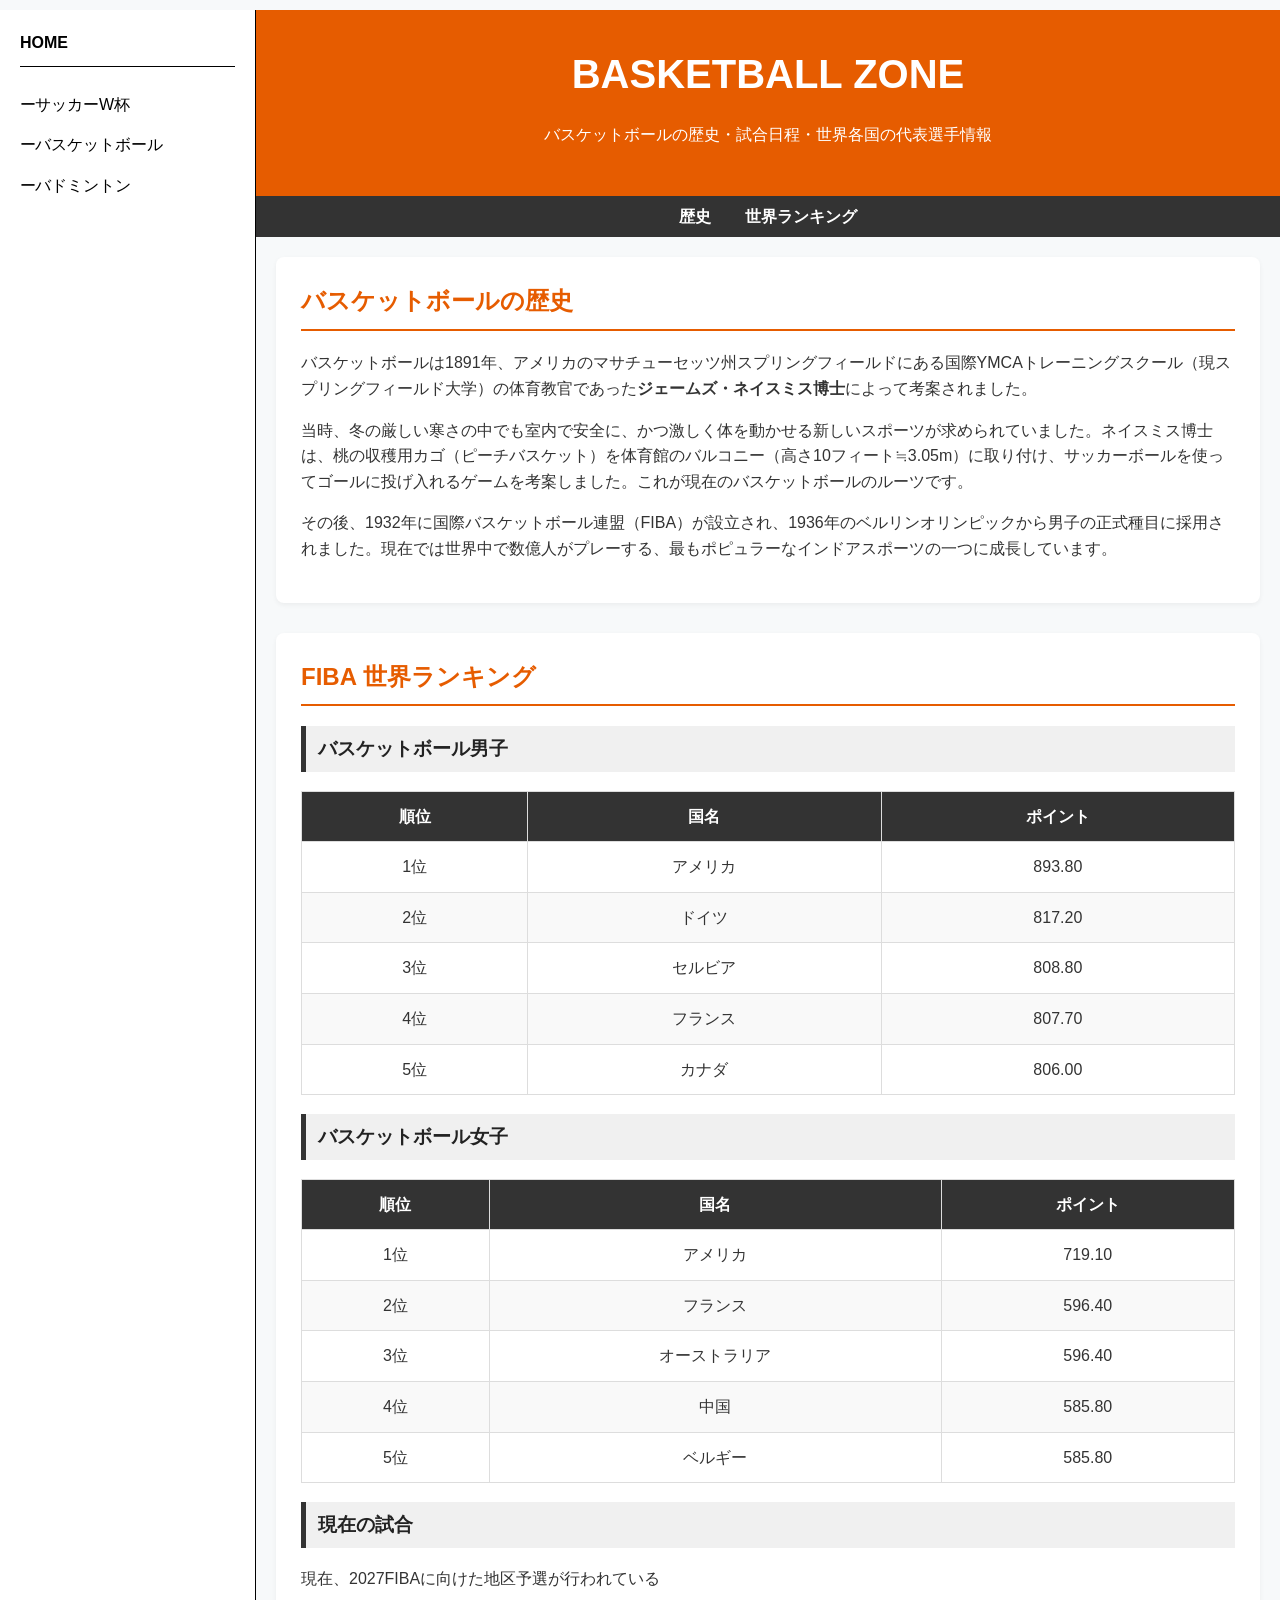
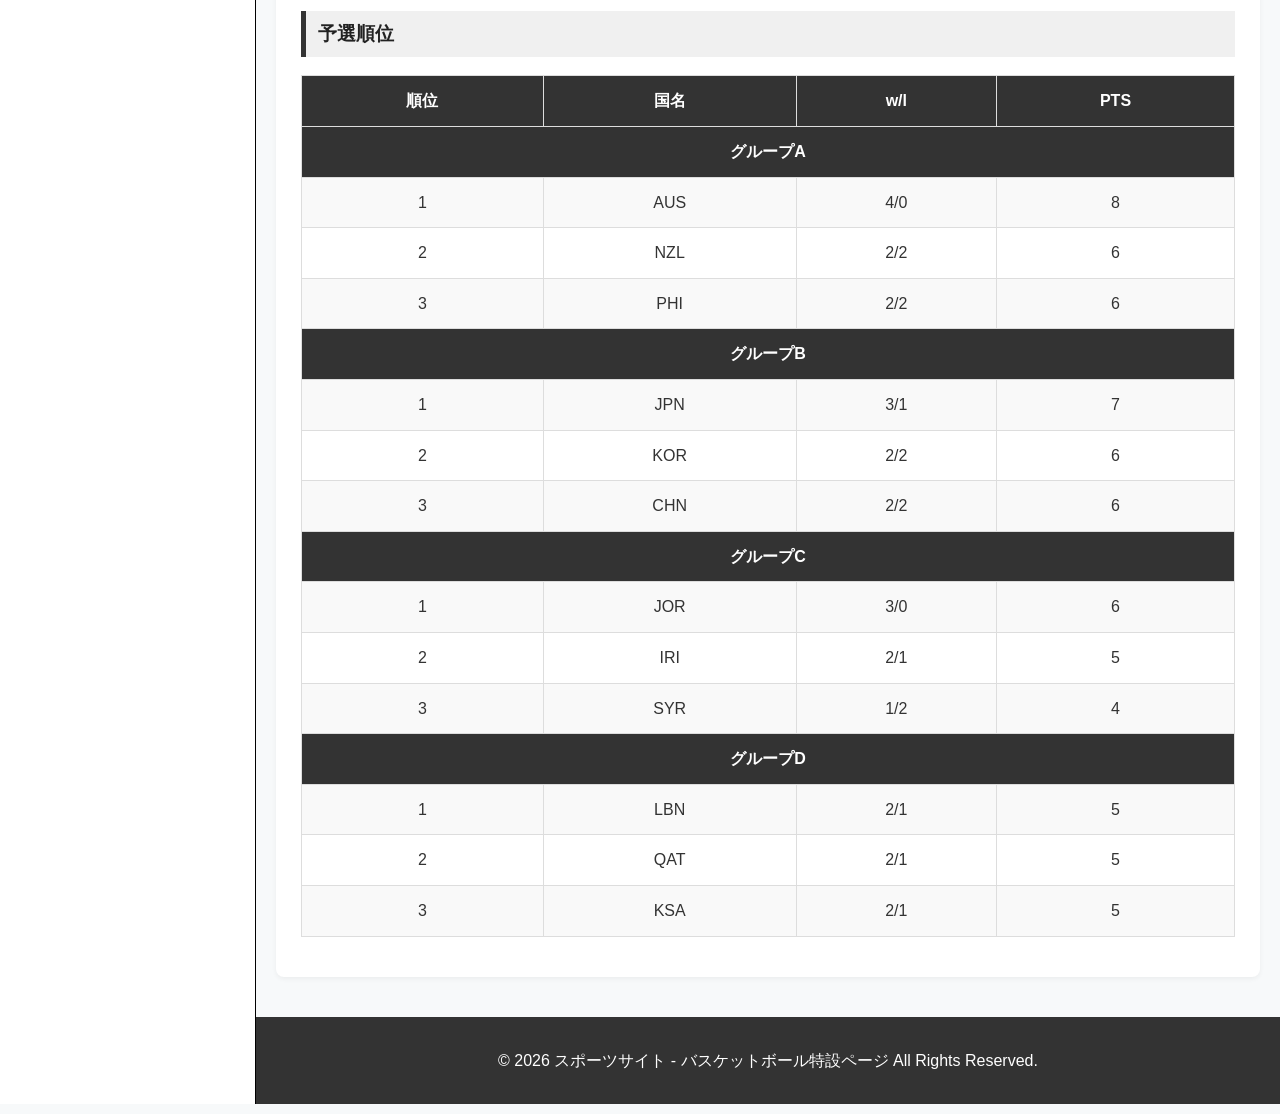
==== commit 1019414a: "微調整" ====
--- a/basketball.html
+++ b/basketball.html
@@ -13,9 +13,8 @@
         <aside class="sidebar">
             <ul class="sidebar-list">
                 <li class="home-link"><a href="index.html">HOME</a></li>
-                <li><a href="soccer.html">サッカー</a></li>
-                <li class="sub-item"><a href="worldcup.html">W杯</a></li>
-                <li><a href="basketball.html">バスケ</a></li>
+                <li><a href="worldcup.html">サッカーW杯</a></li>
+                <li><a href="basketball.html">バスケットボール</a></li>
                 <li><a href="badminton.html">バドミントン</a></li>
             </ul>
         </aside>
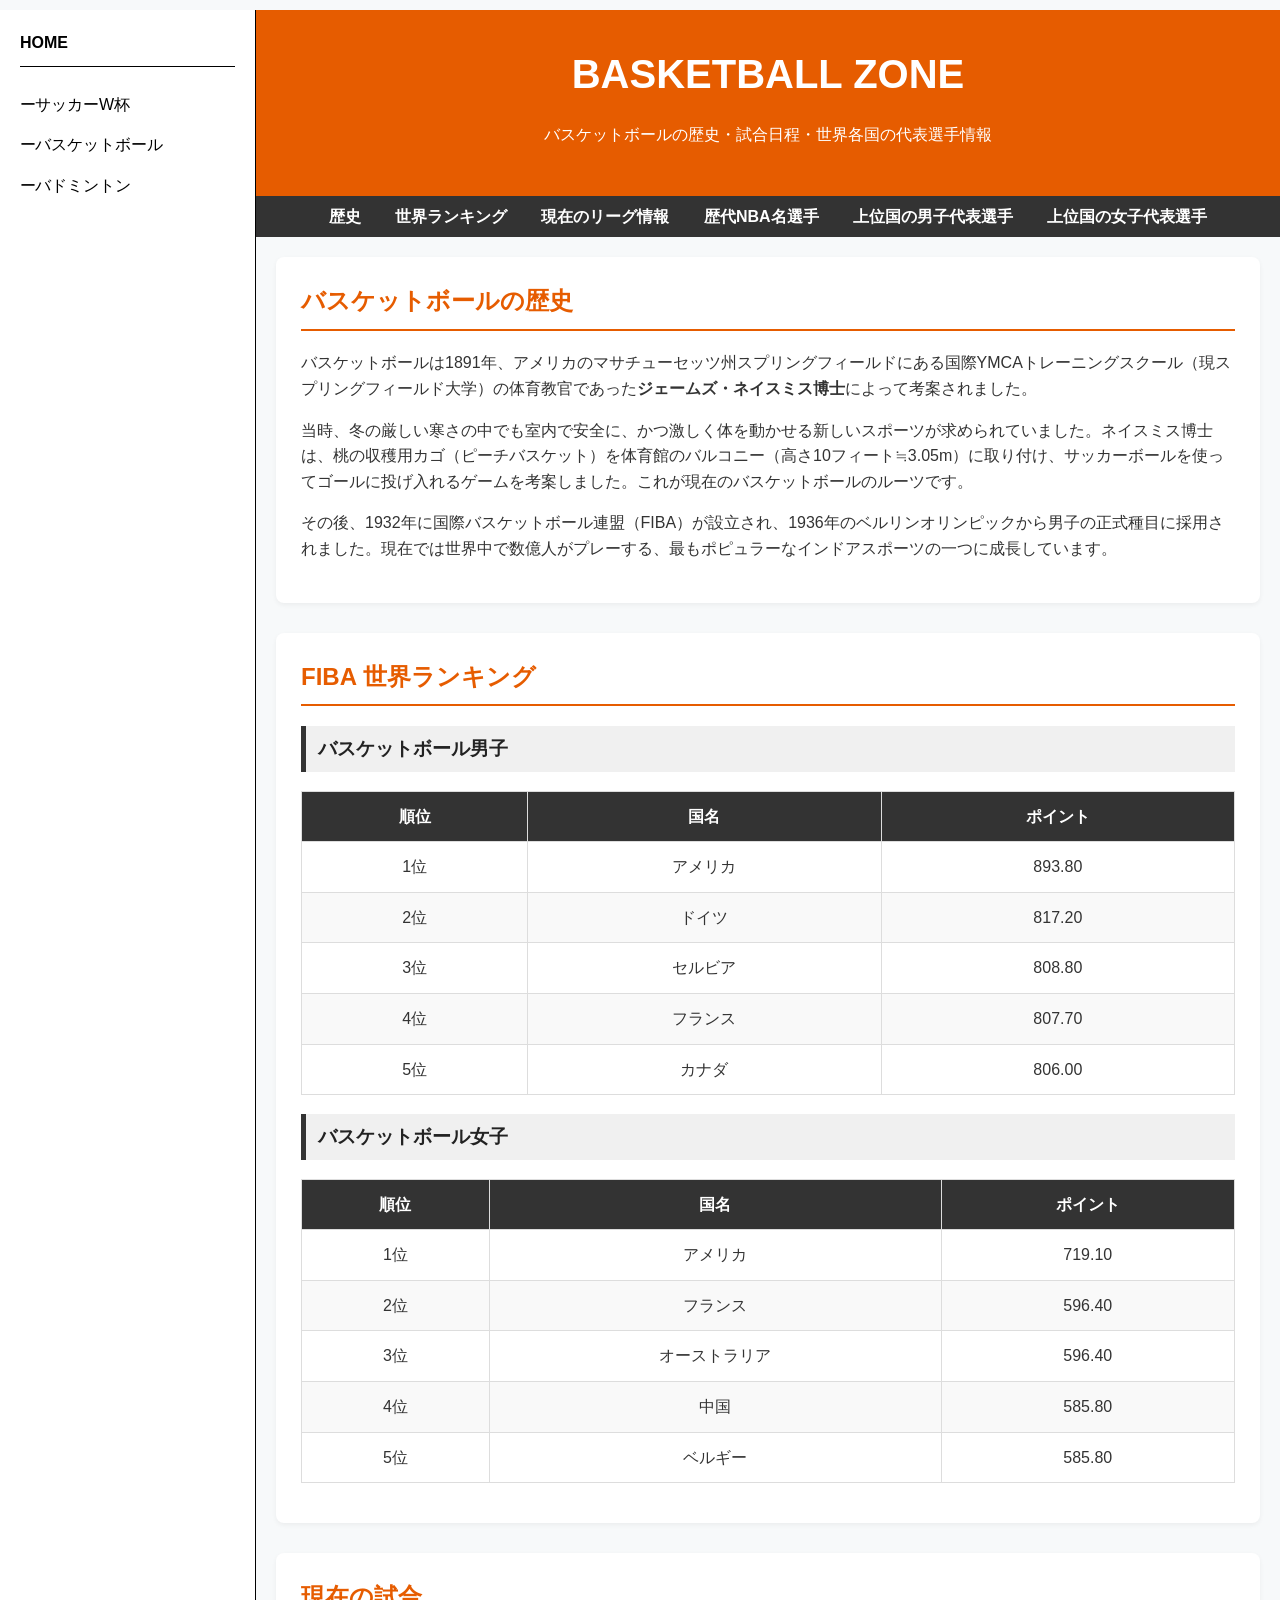
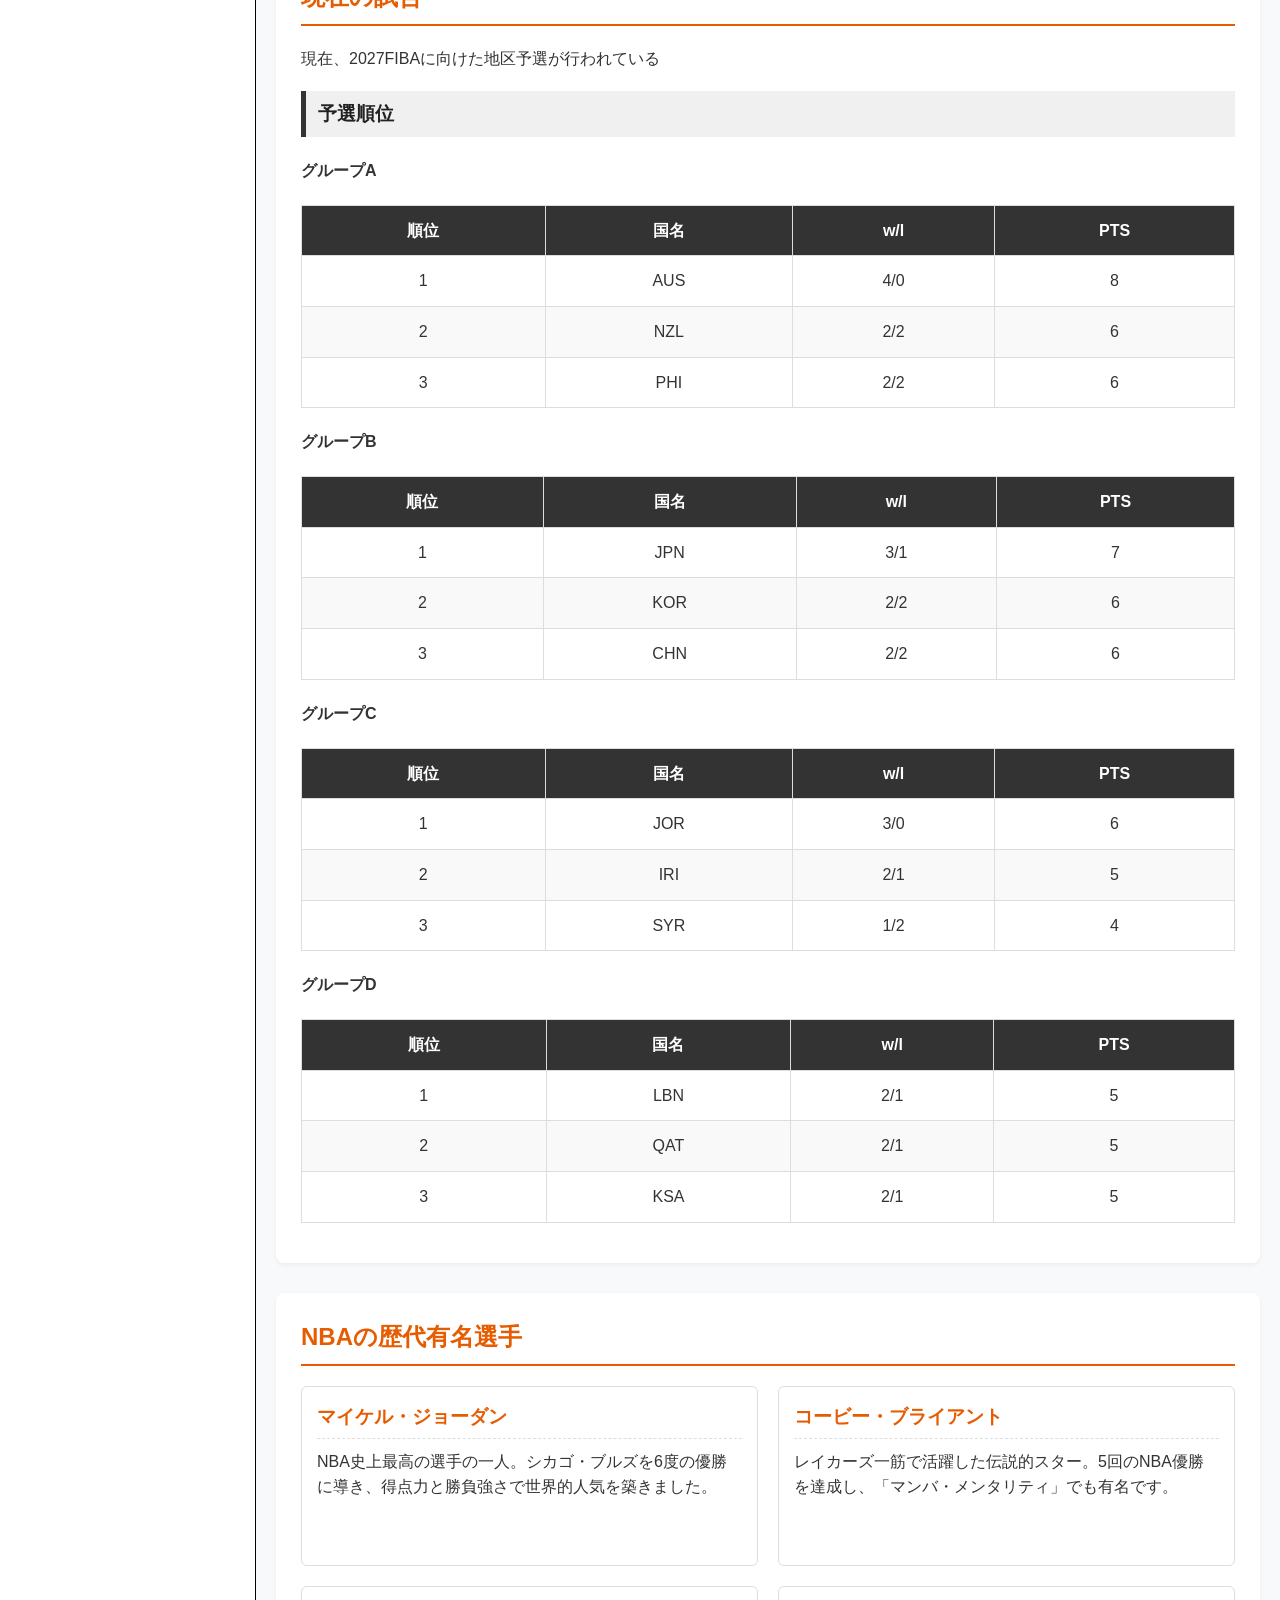
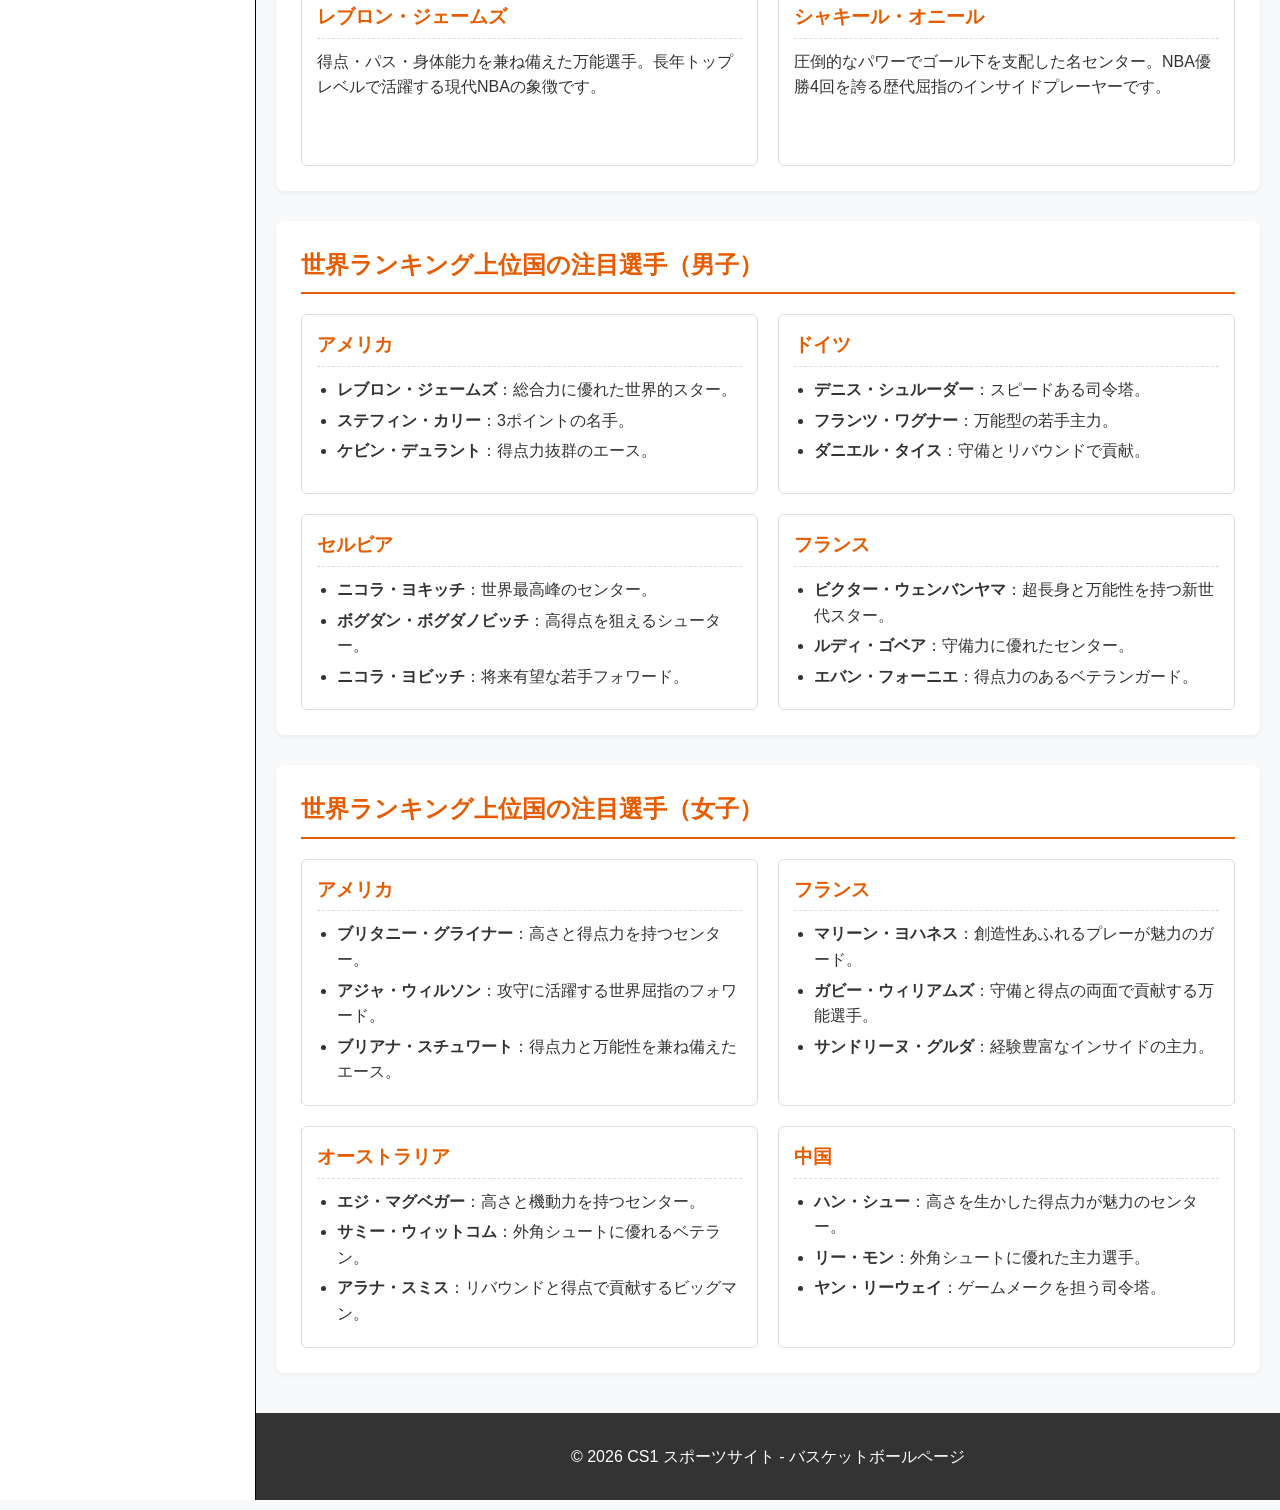
==== commit 60cd4b60: "コンテンツの追加・見た目の微調整" ====
--- a/basketball.html
+++ b/basketball.html
@@ -4,7 +4,7 @@
     <meta charset="UTF-8">
     <meta name="viewport" content="width=device-width, initial-scale=1.0">
     <link rel="stylesheet" type="text/css" href="css/basketball.css"/> 
-    <title>バスケットボール特設ページ</title>
+    <title>バスケットボール</title>
 </head>
 <body>
 
@@ -28,6 +28,10 @@
             <nav class="page-nav">
                 <a href="#history">歴史</a>
                 <a href="#rankings">世界ランキング</a>
+                <a href="#now">現在のリーグ情報</a>
+                <a href="#legends">歴代NBA名選手</a>
+                <a href="#top-players">上位国の男子代表選手</a>
+                <a href="#women-top-players">上位国の女子代表選手</a>
             </nav>
 
             <div class="container">
@@ -117,105 +121,263 @@
                             </tr>
                         </tbody>
                     </table>
-
-                    <h3>現在の試合</h3>
-                    <p style="margin-top: 10px; margin-bottom: 15px;">現在、2027FIBAに向けた地区予選が行われている</p>
+                </section>
+
+                <section id="now">
+                    <h2>現在の試合</h2>
+                    <p class="now-description">現在、2027FIBAに向けた地区予選が行われている</p>
 
                     <h3>予選順位</h3>
-                    <table>
-                        <thead>
-                            <tr>
-                                <th>順位</th>
-                                <th>国名</th>
-                                <th>w/l</th>
-                                <th>PTS</th>
-                            </tr>
-                        </thead>
-                        <tbody>
-                            <tr><th colspan="4" class="table-group-title">グループA</th></tr>
-                            <tr>
-                                <td>1</td>
-                                <td>AUS</td>
-                                <td>4/0</td>
-                                <td>8</td>
-                            </tr>
-                            <tr>
-                                <td>2</td>
-                                <td>NZL</td>
-                                <td>2/2</td>
-                                <td>6</td>
-                            </tr>
-                            <tr>
-                                <td>3</td>
-                                <td>PHI</td>
-                                <td>2/2</td>
-                                <td>6</td>
-                            </tr>
-                            <tr><th colspan="4" class="table-group-title">グループB</th></tr>
-                            <tr>
-                                <td>1</td>
-                                <td>JPN</td>
-                                <td>3/1</td>
-                                <td>7</td>
-                            </tr>
-                            <tr>
-                                <td>2</td>
-                                <td>KOR</td>
-                                <td>2/2</td>
-                                <td>6</td>
-                            </tr>
-                            <tr>
-                                <td>3</td>
-                                <td>CHN</td>
-                                <td>2/2</td>
-                                <td>6</td>
-                            </tr>
-                            <tr><th colspan="4" class="table-group-title">グループC</th></tr>
-                            <tr>
-                                <td>1</td>
-                                <td>JOR</td>
-                                <td>3/0</td>
-                                <td>6</td>
-                            </tr>
-                            <tr>
-                                <td>2</td>
-                                <td>IRI</td>
-                                <td>2/1</td>
-                                <td>5</td>
-                            </tr>
-                            <tr>
-                                <td>3</td>
-                                <td>SYR</td>
-                                <td>1/2</td>
-                                <td>4</td>
-                            </tr>
-                            <tr><th colspan="4" class="table-group-title">グループD</th></tr>
-                            <tr>
-                                <td>1</td>
-                                <td>LBN</td>
-                                <td>2/1</td>
-                                <td>5</td>
-                            </tr>
-                            <tr>
-                                <td>2</td>
-                                <td>QAT</td>
-                                <td>2/1</td>
-                                <td>5</td>
-                            </tr>
-                            <tr>
-                                <td>3</td>
-                                <td>KSA</td>
-                                <td>2/1</td>
-                                <td>5</td>
-                            </tr>
-                        </tbody>
-                    </table>
+
+                    <div class="group-container">
+                        <h4>グループA</h4>
+                        <table>
+                            <thead>
+                                <tr>
+                                    <th>順位</th>
+                                    <th>国名</th>
+                                    <th>w/l</th>
+                                    <th>PTS</th>
+                                </tr>
+                            </thead>
+                            <tbody>
+                                <tr>
+                                    <td>1</td>
+                                    <td>AUS</td>
+                                    <td>4/0</td>
+                                    <td>8</td>
+                                </tr>
+                                <tr>
+                                    <td>2</td>
+                                    <td>NZL</td>
+                                    <td>2/2</td>
+                                    <td>6</td>
+                                </tr>
+                                <tr>
+                                    <td>3</td>
+                                    <td>PHI</td>
+                                    <td>2/2</td>
+                                    <td>6</td>
+                                </tr>
+                            </tbody>
+                        </table>
+                    </div>
+
+                    <div class="group-container">
+                        <h4>グループB</h4>
+                        <table>
+                            <thead>
+                                <tr>
+                                    <th>順位</th>
+                                    <th>国名</th>
+                                    <th>w/l</th>
+                                    <th>PTS</th>
+                                </tr>
+                            </thead>
+                            <tbody>
+                                <tr>
+                                    <td>1</td>
+                                    <td>JPN</td>
+                                    <td>3/1</td>
+                                    <td>7</td>
+                                </tr>
+                                <tr>
+                                    <td>2</td>
+                                    <td>KOR</td>
+                                    <td>2/2</td>
+                                    <td>6</td>
+                                </tr>
+                                <tr>
+                                    <td>3</td>
+                                    <td>CHN</td>
+                                    <td>2/2</td>
+                                    <td>6</td>
+                                </tr>
+                            </tbody>
+                        </table>
+                    </div>
+
+                    <div class="group-container">
+                        <h4>グループC</h4>
+                        <table>
+                            <thead>
+                                <tr>
+                                    <th>順位</th>
+                                    <th>国名</th>
+                                    <th>w/l</th>
+                                    <th>PTS</th>
+                                </tr>
+                            </thead>
+                            <tbody>
+                                <tr>
+                                    <td>1</td>
+                                    <td>JOR</td>
+                                    <td>3/0</td>
+                                    <td>6</td>
+                                </tr>
+                                <tr>
+                                    <td>2</td>
+                                    <td>IRI</td>
+                                    <td>2/1</td>
+                                    <td>5</td>
+                                </tr>
+                                <tr>
+                                    <td>3</td>
+                                    <td>SYR</td>
+                                    <td>1/2</td>
+                                    <td>4</td>
+                                </tr>
+                            </tbody>
+                        </table>
+                    </div>
+
+                    <div class="group-container">
+                        <h4>グループD</h4>
+                        <table>
+                            <thead>
+                                <tr>
+                                    <th>順位</th>
+                                    <th>国名</th>
+                                    <th>w/l</th>
+                                    <th>PTS</th>
+                                </tr>
+                            </thead>
+                            <tbody>
+                                <tr>
+                                    <td>1</td>
+                                    <td>LBN</td>
+                                    <td>2/1</td>
+                                    <td>5</td>
+                                </tr>
+                                <tr>
+                                    <td>2</td>
+                                    <td>QAT</td>
+                                    <td>2/1</td>
+                                    <td>5</td>
+                                </tr>
+                                <tr>
+                                    <td>3</td>
+                                    <td>KSA</td>
+                                    <td>2/1</td>
+                                    <td>5</td>
+                                </tr>
+                            </tbody>
+                        </table>
+                    </div>
+
+                </section>
+
+                <section id="legends">
+                    <h2>NBAの歴代有名選手</h2>
+                    <div class="grid">
+                        <div class="card">
+                            <h4>マイケル・ジョーダン</h4>
+                            <p>NBA史上最高の選手の一人。シカゴ・ブルズを6度の優勝に導き、得点力と勝負強さで世界的人気を築きました。</p>
+                        </div>
+
+                        <div class="card">
+                            <h4>コービー・ブライアント</h4>
+                            <p>レイカーズ一筋で活躍した伝説的スター。5回のNBA優勝を達成し、「マンバ・メンタリティ」でも有名です。</p>
+                        </div>
+
+                        <div class="card">
+                            <h4>レブロン・ジェームズ</h4>
+                            <p>得点・パス・身体能力を兼ね備えた万能選手。長年トップレベルで活躍する現代NBAの象徴です。</p>
+                        </div>
+
+                        <div class="card">
+                            <h4>シャキール・オニール</h4>
+                            <p>圧倒的なパワーでゴール下を支配した名センター。NBA優勝4回を誇る歴代屈指のインサイドプレーヤーです。</p>
+                        </div>
+                    </div>
+                </section>
+
+                <section id="top-players">
+                    <h2>世界ランキング上位国の注目選手（男子）</h2>
+                    <div class="grid">
+                        <div class="card">
+                            <h4>アメリカ</h4>
+                            <ul>
+                                <li><strong>レブロン・ジェームズ</strong>：総合力に優れた世界的スター。</li>
+                                <li><strong>ステフィン・カリー</strong>：3ポイントの名手。</li>
+                                <li><strong>ケビン・デュラント</strong>：得点力抜群のエース。</li>
+                            </ul>
+                        </div>
+
+                        <div class="card">
+                            <h4>ドイツ</h4>
+                            <ul>
+                                <li><strong>デニス・シュルーダー</strong>：スピードある司令塔。</li>
+                                <li><strong>フランツ・ワグナー</strong>：万能型の若手主力。</li>
+                                <li><strong>ダニエル・タイス</strong>：守備とリバウンドで貢献。</li>
+                            </ul>
+                        </div>
+
+                        <div class="card">
+                            <h4>セルビア</h4>
+                            <ul>
+                                <li><strong>ニコラ・ヨキッチ</strong>：世界最高峰のセンター。</li>
+                                <li><strong>ボグダン・ボグダノビッチ</strong>：高得点を狙えるシューター。</li>
+                                <li><strong>ニコラ・ヨビッチ</strong>：将来有望な若手フォワード。</li>
+                            </ul>
+                        </div>
+
+                        <div class="card">
+                            <h4>フランス</h4>
+                            <ul>
+                                <li><strong>ビクター・ウェンバンヤマ</strong>：超長身と万能性を持つ新世代スター。</li>
+                                <li><strong>ルディ・ゴベア</strong>：守備力に優れたセンター。</li>
+                                <li><strong>エバン・フォーニエ</strong>：得点力のあるベテランガード。</li>
+                            </ul>
+                        </div>
+                    </div>
+                </section>
+
+                <section id="women-top-players">
+                    <h2>世界ランキング上位国の注目選手（女子）</h2>
+                    <div class="grid">
+                        <div class="card">
+                            <h4>アメリカ</h4>
+                            <ul>
+                                <li><strong>ブリタニー・グライナー</strong>：高さと得点力を持つセンター。</li>
+                                <li><strong>アジャ・ウィルソン</strong>：攻守に活躍する世界屈指のフォワード。</li>
+                                <li><strong>ブリアナ・スチュワート</strong>：得点力と万能性を兼ね備えたエース。</li>
+                            </ul>
+                        </div>
+
+                        <div class="card">
+                            <h4>フランス</h4>
+                            <ul>
+                                <li><strong>マリーン・ヨハネス</strong>：創造性あふれるプレーが魅力のガード。</li>
+                                <li><strong>ガビー・ウィリアムズ</strong>：守備と得点の両面で貢献する万能選手。</li>
+                                <li><strong>サンドリーヌ・グルダ</strong>：経験豊富なインサイドの主力。</li>
+                            </ul>
+                        </div>
+
+                        <div class="card">
+                            <h4>オーストラリア</h4>
+                            <ul>
+                                <li><strong>エジ・マグベガー</strong>：高さと機動力を持つセンター。</li>
+                                <li><strong>サミー・ウィットコム</strong>：外角シュートに優れるベテラン。</li>
+                                <li><strong>アラナ・スミス</strong>：リバウンドと得点で貢献するビッグマン。</li>
+                            </ul>
+                        </div>
+
+                        <div class="card">
+                            <h4>中国</h4>
+                            <ul>
+                                <li><strong>ハン・シュー</strong>：高さを生かした得点力が魅力のセンター。</li>
+                                <li><strong>リー・モン</strong>：外角シュートに優れた主力選手。</li>
+                                <li><strong>ヤン・リーウェイ</strong>：ゲームメークを担う司令塔。</li>
+                            </ul>
+                        </div>
+                    </div>
                 </section>
 
             </div>
 
             <footer>
-                <p>&copy; 2026 スポーツサイト - バスケットボール特設ページ All Rights Reserved.</p>
+                <p>&copy; 2026 CS1 スポーツサイト - バスケットボールページ</p>
             </footer>
         </main>
 
--- a/css/basketball.css
+++ b/css/basketball.css
@@ -200,4 +200,13 @@
     text-align: center;
     padding: 15px;
     margin-top: 40px;
+}
+
+.card p {
+    margin: 0;
+}
+
+#legends .card,
+#top-players .card {
+    min-height: 180px;
 }
